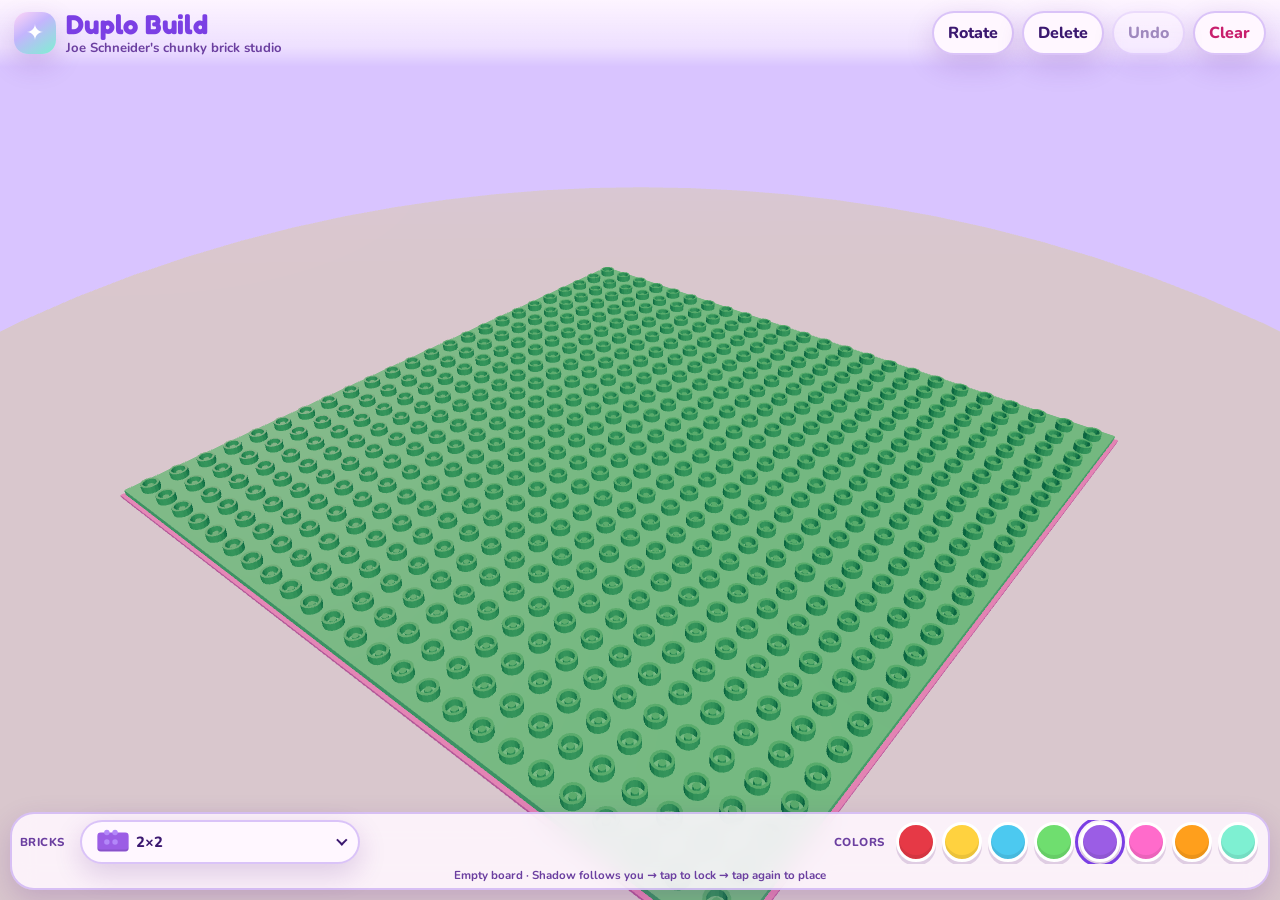
==== duplo-build/index.html @ a2f48cb4 "Tip duplo-build: fix 35114 slope thick toe (PR #7)" ====
<!doctype html>
<html lang="en">
  <head>
    <meta charset="UTF-8" />
    <link rel="icon" type="image/svg+xml" href="/duplo-build/favicon.svg" />
    <meta
      name="viewport"
      content="width=device-width, initial-scale=1.0, maximum-scale=1.0, user-scalable=no, viewport-fit=cover"
    />
    <meta name="theme-color" content="#7b3fe4" />
    <title>Duplo Build — Joe's chunky bricks</title>
    <link rel="preconnect" href="https://fonts.googleapis.com" />
    <link rel="preconnect" href="https://fonts.gstatic.com" crossorigin />
    <link
      href="https://fonts.googleapis.com/css2?family=Fredoka:wght@500;600;700&family=Nunito:wght@600;700;800&display=swap"
      rel="stylesheet"
    />
    <script type="module" crossorigin src="/duplo-build/assets/index-bY2cWW30.js"></script>
    <link rel="stylesheet" crossorigin href="/duplo-build/assets/index-DqI4i3hj.css">
  </head>
  <body>
    <canvas id="stage" aria-label="Brick building scene"></canvas>

    <div id="hud">
      <header class="topbar">
        <div class="brand">
          <span class="sparkle" aria-hidden="true">✦</span>
          <div>
            <h1>Duplo Build</h1>
            <p>Joe Schneider's chunky brick studio</p>
          </div>
        </div>
        <div class="tools">
          <button type="button" class="tool" data-action="rotate">Rotate</button>
          <button type="button" class="tool" data-action="delete">Delete</button>
          <button type="button" class="tool" data-action="undo">Undo</button>
          <button type="button" class="tool danger" data-action="clear">Clear</button>
        </div>
      </header>

      <div class="toast" data-toast data-show="false" role="status" aria-live="polite"></div>

      <footer class="dock">
        <div class="dock-main">
          <div class="dock-row brick-picker-row">
            <span class="dock-label" id="brick-picker-label">Bricks</span>
            <div class="brick-picker" data-brick-picker>
              <button
                type="button"
                class="brick-trigger"
                data-brick-trigger
                aria-expanded="false"
                aria-haspopup="listbox"
                aria-controls="brick-menu"
                aria-label="Choose a brick"
              >
                <span class="mini-wrap" aria-hidden="true">
                  <span class="mini" data-current-shape="brick2x2"></span>
                </span>
                <span class="brick-trigger-label" data-current-label>2×2</span>
                <span class="chevron" aria-hidden="true"></span>
              </button>
              <div class="brick-menu" data-brick-menu hidden>
                <div
                  id="brick-menu"
                  class="brick-grid"
                  data-bricks
                  role="listbox"
                  aria-labelledby="brick-picker-label"
                ></div>
              </div>
            </div>
          </div>
          <div class="dock-row">
            <span class="dock-label">Colors</span>
            <div class="color-row" data-colors></div>
          </div>
        </div>
        <p class="hint">
          <span data-count>Empty board</span>
          <span data-place-hint> · Shadow follows you → tap to lock → tap again to place</span>
        </p>
      </footer>
    </div>

    <div id="webgl-fallback" hidden>
      <h2>Need a 3D-ready browser</h2>
      <p>Duplo Build uses WebGL for the brick scene. Try a current Chrome, Safari, Firefox, or Edge window.</p>
    </div>

  </body>
</html>
---- duplo-build/assets/index-DqI4i3hj.css ----
:root{--lightningcss-light:initial;--lightningcss-dark: ;color-scheme:light;--ink:#3b1870;--ink-soft:#6b3fa0;--panel:#fff7ffe0;--panel-strong:#fff7ff;--stroke:#7b3fe447;--purple:#7b3fe4;--pink:#ff6bcb;--shadow:0 10px 28px #5a148c2e;font-synthesis:none;text-rendering:optimizelegibility;font-family:Nunito,Trebuchet MS,system-ui,sans-serif}*{box-sizing:border-box}html,body{touch-action:none;-webkit-user-select:none;user-select:none;background:#c4b5fd;width:100%;height:100%;margin:0;overflow:hidden}#stage{touch-action:none;cursor:grab;width:100%;height:100%;display:block;position:fixed;inset:0}#stage:active{cursor:grabbing}#hud{pointer-events:none;z-index:2;position:fixed;inset:0}.topbar,.dock,.toast{pointer-events:none}.topbar,.dock{pointer-events:auto}.topbar{padding:calc(10px + env(safe-area-inset-top)) 14px 10px;background:linear-gradient(#fff7fff0,#fff7ff8c 70%,#0000);justify-content:space-between;align-items:center;gap:12px;display:flex;position:absolute;top:0;left:0;right:0}.brand{align-items:center;gap:10px;min-width:0;display:flex}.sparkle{color:#fff;width:42px;height:42px;box-shadow:var(--shadow);background:linear-gradient(145deg,#ffd6f6,#c4b5fd 40%,#7ef0d2);border-radius:14px;flex:none;place-items:center;font-size:22px;display:grid}.brand h1,.brand p{margin:0}.brand h1{letter-spacing:.01em;color:var(--purple);font-family:Fredoka,Nunito,sans-serif;font-size:clamp(1.25rem,3vw,1.7rem);font-weight:700;line-height:1.05}.brand p{color:var(--ink-soft);font-size:.82rem;font-weight:700}.tools{flex-wrap:wrap;justify-content:flex-end;gap:8px;display:flex}.tool,.brick-btn,.brick-trigger{font:inherit;border:2px solid var(--stroke);background:var(--panel-strong);color:var(--ink);cursor:pointer;min-height:44px;box-shadow:var(--shadow);touch-action:manipulation;border-radius:999px;padding:0 14px;font-weight:800}.tool:hover,.brick-btn:hover,.brick-trigger:hover,.swatch:hover{transform:translateY(-1px)}.tool:active,.brick-btn:active,.brick-trigger:active,.swatch:active{transform:translateY(1px)}.tool:focus-visible,.brick-btn:focus-visible,.brick-trigger:focus-visible,.swatch:focus-visible{outline:3px solid var(--purple);outline-offset:2px}.tool[aria-pressed=true],.brick-btn[aria-pressed=true],.brick-btn[aria-selected=true]{border-color:var(--purple);color:var(--purple);background:linear-gradient(#f3e8ff,#e9d5ff)}.tool.danger{color:#c81e6d}.tool:disabled,.brick-btn:disabled,.brick-trigger:disabled,.swatch:disabled{opacity:.45;cursor:default;transform:none}.toast{top:calc(78px + env(safe-area-inset-top));background:var(--panel-strong);color:var(--ink);border:2px solid var(--stroke);box-shadow:var(--shadow);opacity:0;pointer-events:none;white-space:nowrap;text-overflow:ellipsis;border-radius:999px;max-width:min(92vw,420px);padding:8px 16px;font-weight:800;transition:opacity .16s,transform .16s;position:absolute;left:50%;overflow:hidden;transform:translate(-50%)translateY(-8px)}.toast[data-show=true]{opacity:1;transform:translate(-50%)translateY(0)}.dock{left:10px;right:10px;bottom:calc(10px + env(safe-area-inset-bottom));background:0 0;border-radius:24px;padding:8px 10px 6px;position:absolute;overflow:visible}.dock:before{content:"";border-radius:inherit;background:var(--panel);border:2px solid var(--stroke);box-shadow:var(--shadow);-webkit-backdrop-filter:blur(12px);backdrop-filter:blur(12px);pointer-events:none;z-index:0;position:absolute;inset:0}#hud[data-mode=delete] .dock:before{border-color:#ff6bcb}#hud[data-shadow=locked] .dock:before{border-color:var(--purple);box-shadow:0 10px 28px #7b3fe452}.dock-main,.dock-row,.hint{z-index:1;position:relative}.dock-main{flex-direction:column;gap:6px;display:flex}.dock-row{align-items:center;gap:8px;display:flex}.dock-label{width:52px;color:var(--ink-soft);letter-spacing:.04em;text-transform:uppercase;flex:none;font-size:.72rem;font-weight:800}.brick-picker-row,.brick-picker{flex:1;min-width:0}.brick-picker{position:relative}.brick-trigger{border-radius:999px;align-items:center;gap:8px;width:100%;max-width:280px;min-height:44px;padding:4px 12px 4px 8px;display:flex}.brick-trigger-label{text-align:left;white-space:nowrap;text-overflow:ellipsis;flex:1;min-width:0;font-size:.92rem;line-height:1.1;overflow:hidden}.mini-wrap{flex:none;place-items:center;width:38px;height:28px;display:grid;overflow:visible}.brick-trigger .mini{transform-origin:50%;transform:scale(.68)}.chevron{border-bottom:2.5px solid;border-right:2.5px solid;flex:none;width:.48em;height:.48em;margin-top:-5px;transition:transform .14s,margin .14s;transform:rotate(45deg)}.brick-picker[data-open=true] .chevron{margin-top:4px;transform:rotate(225deg)}.brick-picker[data-open=true] .brick-trigger{border-color:var(--purple);color:var(--purple);background:linear-gradient(#f3e8ff,#e9d5ff)}.brick-menu{background:var(--panel-strong);border:2px solid var(--stroke);width:min(100%,420px);max-height:min(48vh,340px);box-shadow:var(--shadow);z-index:6;overscroll-behavior:contain;-webkit-overflow-scrolling:touch;border-radius:18px;padding:8px;position:absolute;bottom:calc(100% + 8px);left:0;overflow:hidden auto}.brick-menu[hidden]{display:none}.brick-grid{grid-template-columns:repeat(4,minmax(0,1fr));gap:6px;display:grid}.color-row{touch-action:pan-x;gap:6px;min-width:0;padding:2px;display:flex;overflow-x:auto}.brick-btn{min-width:0;min-height:44px;box-shadow:none;border-radius:14px;flex-direction:column;justify-content:flex-end;align-items:center;gap:3px;padding:5px 4px 4px;display:flex}.brick-label{text-align:center;max-width:72px;font-size:.64rem;line-height:1.15}@media (width>=900px){.dock-main{flex-direction:row;align-items:center}.brick-picker-row{flex:260px}.dock-main>.dock-row:last-child{flex:0 auto}}.mini{background:#9b5de5;border-radius:5px;flex:none;width:46px;height:28px;position:relative;box-shadow:inset 0 -3px #0000001f}.mini:before,.mini:after{content:"";background:#b388f9;border-radius:50%;width:8px;height:8px;position:absolute;top:-4px;box-shadow:12px 0 #b388f9}.mini[data-shape=brick2x2]:before{top:-4px;left:10px;box-shadow:12px 0 #b388f9}.mini[data-shape=brick2x2]:after{top:10px;left:10px;box-shadow:12px 0 #b388f9}.mini[data-shape=brick2x3]{width:50px;height:24px}.mini[data-shape=brick2x3]:before{left:8px;box-shadow:12px 0 #b388f9,24px 0 #b388f9}.mini[data-shape=brick2x3]:after{top:10px;left:8px;box-shadow:12px 0 #b388f9,24px 0 #b388f9}.mini[data-shape=brick2x4]{width:54px;height:22px}.mini[data-shape=brick2x4]:before{left:6px;box-shadow:11px 0 #b388f9,22px 0 #b388f9,33px 0 #b388f9}.mini[data-shape=brick2x4]:after{display:none}.mini[data-shape=brick2x6]{width:58px;height:18px}.mini[data-shape=brick2x6]:before{width:6px;height:6px;top:-3px;left:4px;box-shadow:8px 0 #b388f9,16px 0 #b388f9,24px 0 #b388f9,32px 0 #b388f9,40px 0 #b388f9}.mini[data-shape=brick2x6]:after{display:none}.mini[data-shape=brick2x8]{width:60px;height:16px}.mini[data-shape=brick2x8]:before{width:5px;height:5px;top:-3px;left:3px;box-shadow:7px 0 #b388f9,14px 0 #b388f9,21px 0 #b388f9,28px 0 #b388f9,35px 0 #b388f9,42px 0 #b388f9,49px 0 #b388f9}.mini[data-shape=brick2x8]:after{display:none}.mini[data-shape=brick1x1]{width:22px;height:22px}.mini[data-shape=brick1x1]:before{box-shadow:none;left:7px}.mini[data-shape=brick1x1]:after{display:none}.mini[data-shape=brick1x2]{width:40px;height:18px}.mini[data-shape=brick1x2]:before{left:8px;box-shadow:14px 0 #b388f9}.mini[data-shape=brick1x2]:after{display:none}.mini[data-shape=brick1x4]{width:52px;height:16px}.mini[data-shape=brick1x4]:before{width:6px;height:6px;top:-3px;left:6px;box-shadow:11px 0 #b388f9,22px 0 #b388f9,33px 0 #b388f9}.mini[data-shape=brick1x4]:after{display:none}.mini[data-shape=plate1x2],.mini[data-shape=plate2x2],.mini[data-shape=plate2x4],.mini[data-shape=plate4x4],.mini[data-shape=plate4x8]{background:#ff6bcb}.mini[data-shape=plate1x2]{width:32px;height:14px}.mini[data-shape=plate1x2]:before{background:#ff9ad9;width:5px;height:5px;top:-3px;left:6px;box-shadow:12px 0 #ff9ad9}.mini[data-shape=plate1x2]:after{display:none}.mini[data-shape=plate2x2]{width:28px;height:16px}.mini[data-shape=plate2x2]:before,.mini[data-shape=plate2x2]:after{background:#ff9ad9;width:6px;height:6px;left:5px;box-shadow:11px 0 #ff9ad9}.mini[data-shape=plate2x2]:before{top:-3px}.mini[data-shape=plate2x2]:after{top:4px}.mini[data-shape=plate2x4]{width:48px;height:16px}.mini[data-shape=plate2x4]:before{background:#ff9ad9;width:6px;height:6px;top:-3px;left:5px;box-shadow:10px 0 #ff9ad9,20px 0 #ff9ad9,30px 0 #ff9ad9}.mini[data-shape=plate2x4]:after{display:none}.mini[data-shape=plate4x4]{width:42px;height:18px}.mini[data-shape=plate4x4]:before,.mini[data-shape=plate4x4]:after{background:#ff9ad9;width:6px;height:6px;top:-3px;left:6px;box-shadow:9px 0 #ff9ad9,18px 0 #ff9ad9,27px 0 #ff9ad9}.mini[data-shape=plate4x8]{width:58px;height:18px}.mini[data-shape=plate4x8]:before,.mini[data-shape=plate4x8]:after{background:#ff9ad9;width:5px;height:5px;left:4px;box-shadow:7px 0 #ff9ad9,14px 0 #ff9ad9,21px 0 #ff9ad9,28px 0 #ff9ad9,35px 0 #ff9ad9,42px 0 #ff9ad9}.mini[data-shape=plate4x8]:before{top:-2px}.mini[data-shape=plate4x8]:after{top:8px}.mini[data-shape=arch2x4]{clip-path:none;background:#9b5de5;border-radius:4px;width:52px;height:30px;-webkit-mask:radial-gradient(26% 78% at 50% 100%,#0000 0 96%,#000 100%);mask:radial-gradient(26% 78% at 50% 100%,#0000 0 96%,#000 100%)}.mini[data-shape=arch2x4]:before{left:6px;box-shadow:11px 0 #b388f9,22px 0 #b388f9,33px 0 #b388f9}.mini[data-shape=arch2x4]:after{display:none}.mini[data-shape=slope2x3]{clip-path:polygon(0 0,32% 0,100% 50%,100% 100%,0 100%);width:48px;height:26px;box-shadow:none;background:#ff9f1c;border-radius:0}.mini[data-shape=slope2x3]:before{background:#ffc56e;top:-4px;left:4px;box-shadow:10px 0 #ffc56e}.mini[data-shape=slope2x3]:after{display:none}.mini[data-shape=round2x2]{background:#9b5de5;border-radius:13px;width:26px;height:36px}.mini[data-shape=round2x2]:before,.mini[data-shape=round2x2]:after{width:7px;height:7px;left:5px;box-shadow:9px 0 #b388f9}.mini[data-shape=round2x2]:before{top:3px}.mini[data-shape=round2x2]:after{top:12px}.swatch{background:var(--swatch);cursor:pointer;touch-action:manipulation;border:3px solid #fff;border-radius:50%;flex:none;width:40px;height:40px;box-shadow:0 4px #50146e29,inset 0 -4px #00000014}.swatch[aria-pressed=true]{outline:3px solid var(--purple);outline-offset:2px}.hint{color:var(--ink-soft);text-align:center;margin:4px 0 0;font-size:.72rem;font-weight:700;line-height:1.35}#hud[data-shadow=locked] .hint{color:var(--ink)}#webgl-fallback{z-index:5;color:var(--ink);text-align:center;background:linear-gradient(160deg,#fce7f3,#ddd6fe);place-content:center;padding:24px;display:grid;position:fixed;inset:0}#webgl-fallback[hidden]{display:none}@media (width<=720px){.topbar{background:linear-gradient(#fff7fff5,#fff7ffb8 78%,#0000);flex-direction:column;align-items:stretch}.tools{justify-content:flex-start}.tool{flex:1;padding:0 8px;font-size:.86rem}.brand p,.dock-label{display:none}.hint{font-size:.68rem}.brick-trigger{max-width:none}.brick-menu{width:auto;max-height:min(46vh,100dvh - 220px);left:0;right:0}.brick-grid{grid-template-columns:repeat(4,minmax(0,1fr))}.brick-btn{width:auto;min-width:0;min-height:44px;padding:4px 2px 3px}.brick-label{max-width:none;font-size:.62rem}.brick-menu .mini{transform-origin:bottom;transform:scale(.78)}.toast{top:calc(118px + env(safe-area-inset-top));white-space:normal;text-align:center}}
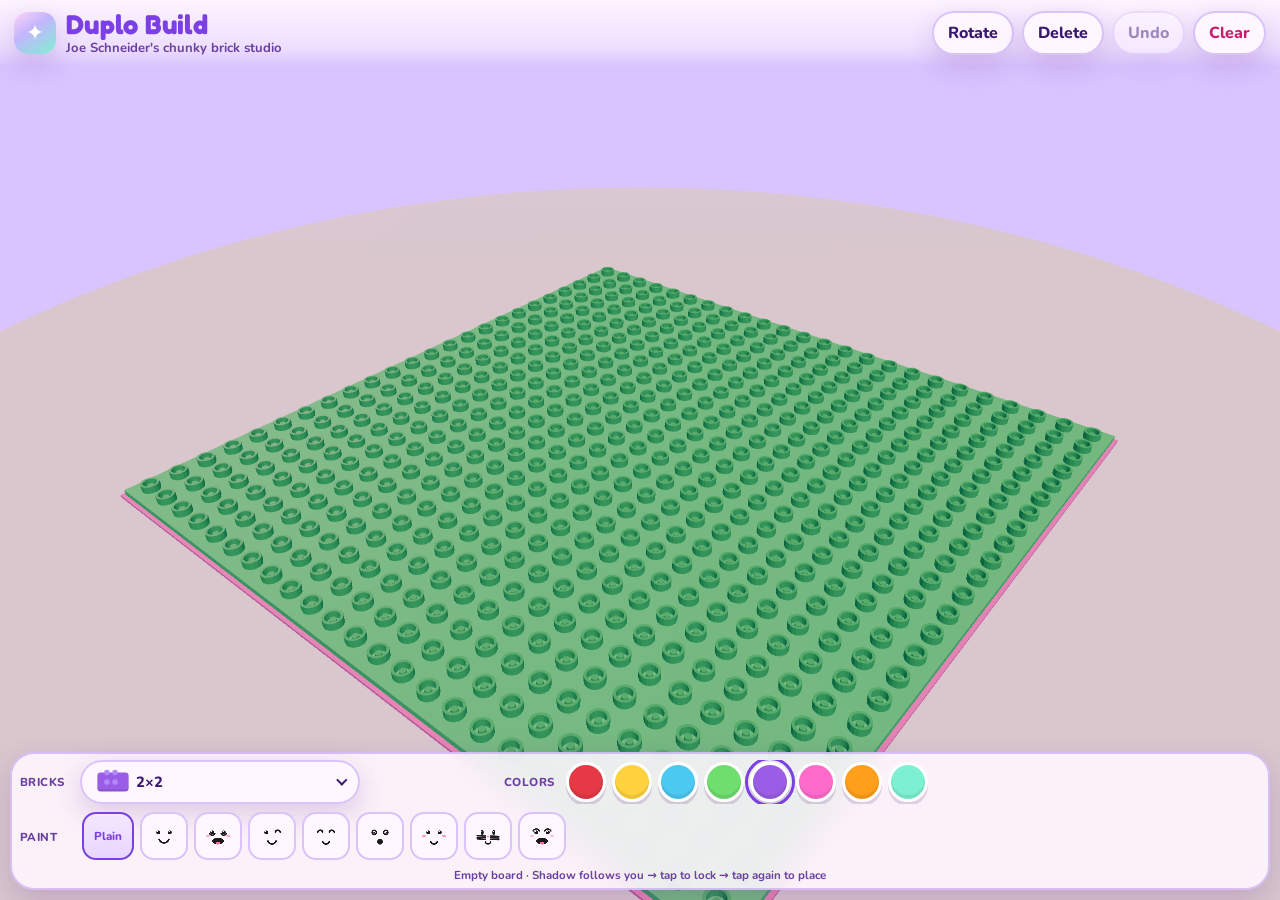
==== commit c57d455e: "Tip duplo-build: brick face paint picker (PR #9)" ====
--- a/duplo-build/index.html
+++ b/duplo-build/index.html
@@ -15,8 +15,8 @@
       href="https://fonts.googleapis.com/css2?family=Fredoka:wght@500;600;700&family=Nunito:wght@600;700;800&display=swap"
       rel="stylesheet"
     />
-    <script type="module" crossorigin src="/duplo-build/assets/index-bY2cWW30.js"></script>
-    <link rel="stylesheet" crossorigin href="/duplo-build/assets/index-DqI4i3hj.css">
+    <script type="module" crossorigin src="/duplo-build/assets/index-B0r-43lW.js"></script>
+    <link rel="stylesheet" crossorigin href="/duplo-build/assets/index-B9vK8fGK.css">
   </head>
   <body>
     <canvas id="stage" aria-label="Brick building scene"></canvas>
@@ -71,9 +71,16 @@
               </div>
             </div>
           </div>
-          <div class="dock-row">
+          <div class="dock-row color-picker-row">
             <span class="dock-label">Colors</span>
             <div class="color-row" data-colors></div>
+          </div>
+          <div class="dock-row paint-picker-row">
+            <span class="dock-label" id="paint-picker-label">Paint</span>
+            <div class="paint-picker">
+              <div class="face-row" data-paints role="group" aria-labelledby="paint-picker-label"></div>
+              <p class="paint-tip" data-paint-tip hidden>Faces go on brick sides</p>
+            </div>
           </div>
         </div>
         <p class="hint">
--- a/duplo-build/assets/index-B9vK8fGK.css
+++ b/duplo-build/assets/index-B9vK8fGK.css
@@ -0,0 +1 @@
+:root{--lightningcss-light:initial;--lightningcss-dark: ;color-scheme:light;--ink:#3b1870;--ink-soft:#6b3fa0;--panel:#fff7ffe0;--panel-strong:#fff7ff;--stroke:#7b3fe447;--purple:#7b3fe4;--pink:#ff6bcb;--shadow:0 10px 28px #5a148c2e;font-synthesis:none;text-rendering:optimizelegibility;font-family:Nunito,Trebuchet MS,system-ui,sans-serif}*{box-sizing:border-box}html,body{touch-action:none;-webkit-user-select:none;user-select:none;background:#c4b5fd;width:100%;height:100%;margin:0;overflow:hidden}#stage{touch-action:none;cursor:grab;width:100%;height:100%;display:block;position:fixed;inset:0}#stage:active{cursor:grabbing}#hud{pointer-events:none;z-index:2;position:fixed;inset:0}.topbar,.dock,.toast{pointer-events:none}.topbar,.dock{pointer-events:auto}.topbar{padding:calc(10px + env(safe-area-inset-top)) 14px 10px;background:linear-gradient(#fff7fff0,#fff7ff8c 70%,#0000);justify-content:space-between;align-items:center;gap:12px;display:flex;position:absolute;top:0;left:0;right:0}.brand{align-items:center;gap:10px;min-width:0;display:flex}.sparkle{color:#fff;width:42px;height:42px;box-shadow:var(--shadow);background:linear-gradient(145deg,#ffd6f6,#c4b5fd 40%,#7ef0d2);border-radius:14px;flex:none;place-items:center;font-size:22px;display:grid}.brand h1,.brand p{margin:0}.brand h1{letter-spacing:.01em;color:var(--purple);font-family:Fredoka,Nunito,sans-serif;font-size:clamp(1.25rem,3vw,1.7rem);font-weight:700;line-height:1.05}.brand p{color:var(--ink-soft);font-size:.82rem;font-weight:700}.tools{flex-wrap:wrap;justify-content:flex-end;gap:8px;display:flex}.tool,.brick-btn,.brick-trigger{font:inherit;border:2px solid var(--stroke);background:var(--panel-strong);color:var(--ink);cursor:pointer;min-height:44px;box-shadow:var(--shadow);touch-action:manipulation;border-radius:999px;padding:0 14px;font-weight:800}.tool:hover,.brick-btn:hover,.brick-trigger:hover,.swatch:hover,.face-chip:hover{transform:translateY(-1px)}.tool:active,.brick-btn:active,.brick-trigger:active,.swatch:active,.face-chip:active{transform:translateY(1px)}.tool:focus-visible,.brick-btn:focus-visible,.brick-trigger:focus-visible,.swatch:focus-visible,.face-chip:focus-visible{outline:3px solid var(--purple);outline-offset:2px}.tool[aria-pressed=true],.brick-btn[aria-pressed=true],.brick-btn[aria-selected=true]{border-color:var(--purple);color:var(--purple);background:linear-gradient(#f3e8ff,#e9d5ff)}.tool.danger{color:#c81e6d}.tool:disabled,.brick-btn:disabled,.brick-trigger:disabled,.swatch:disabled,.face-chip:disabled{opacity:.45;cursor:default;transform:none}.toast{top:calc(78px + env(safe-area-inset-top));background:var(--panel-strong);color:var(--ink);border:2px solid var(--stroke);box-shadow:var(--shadow);opacity:0;pointer-events:none;white-space:nowrap;text-overflow:ellipsis;border-radius:999px;max-width:min(92vw,420px);padding:8px 16px;font-weight:800;transition:opacity .16s,transform .16s;position:absolute;left:50%;overflow:hidden;transform:translate(-50%)translateY(-8px)}.toast[data-show=true]{opacity:1;transform:translate(-50%)translateY(0)}.dock{left:10px;right:10px;bottom:calc(10px + env(safe-area-inset-bottom));background:0 0;border-radius:24px;padding:8px 10px 6px;position:absolute;overflow:visible}.dock:before{content:"";border-radius:inherit;background:var(--panel);border:2px solid var(--stroke);box-shadow:var(--shadow);-webkit-backdrop-filter:blur(12px);backdrop-filter:blur(12px);pointer-events:none;z-index:0;position:absolute;inset:0}#hud[data-mode=delete] .dock:before{border-color:#ff6bcb}#hud[data-shadow=locked] .dock:before{border-color:var(--purple);box-shadow:0 10px 28px #7b3fe452}.dock-main,.dock-row,.hint{z-index:1;position:relative}.dock-main{flex-direction:column;gap:6px;display:flex}.dock-row{align-items:center;gap:8px;display:flex}.dock-label{width:52px;color:var(--ink-soft);letter-spacing:.04em;text-transform:uppercase;flex:none;font-size:.72rem;font-weight:800}.brick-picker-row,.brick-picker{flex:1;min-width:0}.brick-picker{position:relative}.brick-trigger{border-radius:999px;align-items:center;gap:8px;width:100%;max-width:280px;min-height:44px;padding:4px 12px 4px 8px;display:flex}.brick-trigger-label{text-align:left;white-space:nowrap;text-overflow:ellipsis;flex:1;min-width:0;font-size:.92rem;line-height:1.1;overflow:hidden}.mini-wrap{flex:none;place-items:center;width:38px;height:28px;display:grid;overflow:visible}.brick-trigger .mini{transform-origin:50%;transform:scale(.68)}.chevron{border-bottom:2.5px solid;border-right:2.5px solid;flex:none;width:.48em;height:.48em;margin-top:-5px;transition:transform .14s,margin .14s;transform:rotate(45deg)}.brick-picker[data-open=true] .chevron{margin-top:4px;transform:rotate(225deg)}.brick-picker[data-open=true] .brick-trigger{border-color:var(--purple);color:var(--purple);background:linear-gradient(#f3e8ff,#e9d5ff)}.brick-menu{background:var(--panel-strong);border:2px solid var(--stroke);width:min(100%,420px);max-height:min(48vh,340px);box-shadow:var(--shadow);z-index:6;overscroll-behavior:contain;-webkit-overflow-scrolling:touch;border-radius:18px;padding:8px;position:absolute;bottom:calc(100% + 8px);left:0;overflow:hidden auto}.brick-menu[hidden]{display:none}.brick-grid{grid-template-columns:repeat(4,minmax(0,1fr));gap:6px;display:grid}.color-row{touch-action:pan-x;gap:6px;min-width:0;padding:2px;display:flex;overflow-x:auto}.brick-btn{min-width:0;min-height:44px;box-shadow:none;border-radius:14px;flex-direction:column;justify-content:flex-end;align-items:center;gap:3px;padding:5px 4px 4px;display:flex}.brick-label{text-align:center;max-width:72px;font-size:.64rem;line-height:1.15}@media (width>=900px){.dock-main{flex-flow:wrap;align-items:center}.brick-picker-row{flex:260px}.color-picker-row{flex:2 320px}.paint-picker-row{flex:1 0 100%}}.mini{background:#9b5de5;border-radius:5px;flex:none;width:46px;height:28px;position:relative;box-shadow:inset 0 -3px #0000001f}.mini:before,.mini:after{content:"";background:#b388f9;border-radius:50%;width:8px;height:8px;position:absolute;top:-4px;box-shadow:12px 0 #b388f9}.mini[data-shape=brick2x2]:before{top:-4px;left:10px;box-shadow:12px 0 #b388f9}.mini[data-shape=brick2x2]:after{top:10px;left:10px;box-shadow:12px 0 #b388f9}.mini[data-shape=brick2x3]{width:50px;height:24px}.mini[data-shape=brick2x3]:before{left:8px;box-shadow:12px 0 #b388f9,24px 0 #b388f9}.mini[data-shape=brick2x3]:after{top:10px;left:8px;box-shadow:12px 0 #b388f9,24px 0 #b388f9}.mini[data-shape=brick2x4]{width:54px;height:22px}.mini[data-shape=brick2x4]:before{left:6px;box-shadow:11px 0 #b388f9,22px 0 #b388f9,33px 0 #b388f9}.mini[data-shape=brick2x4]:after{display:none}.mini[data-shape=brick2x6]{width:58px;height:18px}.mini[data-shape=brick2x6]:before{width:6px;height:6px;top:-3px;left:4px;box-shadow:8px 0 #b388f9,16px 0 #b388f9,24px 0 #b388f9,32px 0 #b388f9,40px 0 #b388f9}.mini[data-shape=brick2x6]:after{display:none}.mini[data-shape=brick2x8]{width:60px;height:16px}.mini[data-shape=brick2x8]:before{width:5px;height:5px;top:-3px;left:3px;box-shadow:7px 0 #b388f9,14px 0 #b388f9,21px 0 #b388f9,28px 0 #b388f9,35px 0 #b388f9,42px 0 #b388f9,49px 0 #b388f9}.mini[data-shape=brick2x8]:after{display:none}.mini[data-shape=brick1x1]{width:22px;height:22px}.mini[data-shape=brick1x1]:before{box-shadow:none;left:7px}.mini[data-shape=brick1x1]:after{display:none}.mini[data-shape=brick1x2]{width:40px;height:18px}.mini[data-shape=brick1x2]:before{left:8px;box-shadow:14px 0 #b388f9}.mini[data-shape=brick1x2]:after{display:none}.mini[data-shape=brick1x4]{width:52px;height:16px}.mini[data-shape=brick1x4]:before{width:6px;height:6px;top:-3px;left:6px;box-shadow:11px 0 #b388f9,22px 0 #b388f9,33px 0 #b388f9}.mini[data-shape=brick1x4]:after{display:none}.mini[data-shape=plate1x2],.mini[data-shape=plate2x2],.mini[data-shape=plate2x4],.mini[data-shape=plate4x4],.mini[data-shape=plate4x8]{background:#ff6bcb}.mini[data-shape=plate1x2]{width:32px;height:14px}.mini[data-shape=plate1x2]:before{background:#ff9ad9;width:5px;height:5px;top:-3px;left:6px;box-shadow:12px 0 #ff9ad9}.mini[data-shape=plate1x2]:after{display:none}.mini[data-shape=plate2x2]{width:28px;height:16px}.mini[data-shape=plate2x2]:before,.mini[data-shape=plate2x2]:after{background:#ff9ad9;width:6px;height:6px;left:5px;box-shadow:11px 0 #ff9ad9}.mini[data-shape=plate2x2]:before{top:-3px}.mini[data-shape=plate2x2]:after{top:4px}.mini[data-shape=plate2x4]{width:48px;height:16px}.mini[data-shape=plate2x4]:before{background:#ff9ad9;width:6px;height:6px;top:-3px;left:5px;box-shadow:10px 0 #ff9ad9,20px 0 #ff9ad9,30px 0 #ff9ad9}.mini[data-shape=plate2x4]:after{display:none}.mini[data-shape=plate4x4]{width:42px;height:18px}.mini[data-shape=plate4x4]:before,.mini[data-shape=plate4x4]:after{background:#ff9ad9;width:6px;height:6px;top:-3px;left:6px;box-shadow:9px 0 #ff9ad9,18px 0 #ff9ad9,27px 0 #ff9ad9}.mini[data-shape=plate4x8]{width:58px;height:18px}.mini[data-shape=plate4x8]:before,.mini[data-shape=plate4x8]:after{background:#ff9ad9;width:5px;height:5px;left:4px;box-shadow:7px 0 #ff9ad9,14px 0 #ff9ad9,21px 0 #ff9ad9,28px 0 #ff9ad9,35px 0 #ff9ad9,42px 0 #ff9ad9}.mini[data-shape=plate4x8]:before{top:-2px}.mini[data-shape=plate4x8]:after{top:8px}.mini[data-shape=arch2x4]{clip-path:none;background:#9b5de5;border-radius:4px;width:52px;height:30px;-webkit-mask:radial-gradient(26% 78% at 50% 100%,#0000 0 96%,#000 100%);mask:radial-gradient(26% 78% at 50% 100%,#0000 0 96%,#000 100%)}.mini[data-shape=arch2x4]:before{left:6px;box-shadow:11px 0 #b388f9,22px 0 #b388f9,33px 0 #b388f9}.mini[data-shape=arch2x4]:after{display:none}.mini[data-shape=slope2x2]{clip-path:polygon(0 0,50% 0,100% 67%,100% 100%,0 100%);width:34px;height:30px;box-shadow:none;background:#ff9f1c;border-radius:0}.mini[data-shape=slope2x2]:before{background:#ffc56e;width:7px;height:7px;top:-4px;left:5px;box-shadow:9px 0 #ffc56e}.mini[data-shape=slope2x2]:after{display:none}.mini[data-shape=round2x2]{background:#9b5de5;border-radius:13px;width:26px;height:36px}.mini[data-shape=round2x2]:before,.mini[data-shape=round2x2]:after{width:7px;height:7px;left:5px;box-shadow:9px 0 #b388f9}.mini[data-shape=round2x2]:before{top:3px}.mini[data-shape=round2x2]:after{top:12px}.swatch{background:var(--swatch);cursor:pointer;touch-action:manipulation;border:3px solid #fff;border-radius:50%;flex:none;width:40px;height:40px;box-shadow:0 4px #50146e29,inset 0 -4px #00000014}.swatch[aria-pressed=true]{outline:3px solid var(--purple);outline-offset:2px}.paint-picker{flex-direction:column;flex:1;gap:2px;min-width:0;display:flex}.paint-tip{color:var(--ink-soft);margin:0;font-size:.68rem;font-weight:800;line-height:1.2}.paint-tip[hidden]{display:none}.face-row{touch-action:pan-x;-webkit-overflow-scrolling:touch;gap:6px;min-width:0;padding:2px 2px 4px;display:flex;overflow-x:auto}.face-chip{border:2px solid var(--stroke);background:var(--panel-strong);min-width:44px;min-height:44px;color:var(--ink);box-shadow:none;cursor:pointer;font:inherit;touch-action:manipulation;border-radius:14px;flex-direction:column;flex:none;justify-content:center;align-items:center;gap:1px;padding:4px;font-weight:800;display:flex}.face-thumb{pointer-events:none;width:36px;height:36px;display:block}.face-chip-label{white-space:nowrap;padding:0 6px;font-size:.72rem;font-weight:800;line-height:1}.face-chip[aria-pressed=true]{border-color:var(--purple);color:var(--purple);background:linear-gradient(#f3e8ff,#e9d5ff)}.face-chip:disabled{opacity:.4;cursor:not-allowed}.hint{color:var(--ink-soft);text-align:center;margin:4px 0 0;font-size:.72rem;font-weight:700;line-height:1.35}#hud[data-shadow=locked] .hint{color:var(--ink)}#webgl-fallback{z-index:5;color:var(--ink);text-align:center;background:linear-gradient(160deg,#fce7f3,#ddd6fe);place-content:center;padding:24px;display:grid;position:fixed;inset:0}#webgl-fallback[hidden]{display:none}@media (width<=720px){.topbar{background:linear-gradient(#fff7fff5,#fff7ffb8 78%,#0000);flex-direction:column;align-items:stretch}.tools{justify-content:flex-start}.tool{flex:1;padding:0 8px;font-size:.86rem}.brand p,.dock-label{display:none}.hint{font-size:.68rem}.brick-trigger{max-width:none}.brick-menu{width:auto;max-height:min(46vh,100dvh - 220px);left:0;right:0}.brick-grid{grid-template-columns:repeat(4,minmax(0,1fr))}.brick-btn{width:auto;min-width:0;min-height:44px;padding:4px 2px 3px}.brick-label{max-width:none;font-size:.62rem}.brick-menu .mini{transform-origin:bottom;transform:scale(.78)}.toast{top:calc(118px + env(safe-area-inset-top));white-space:normal;text-align:center}}
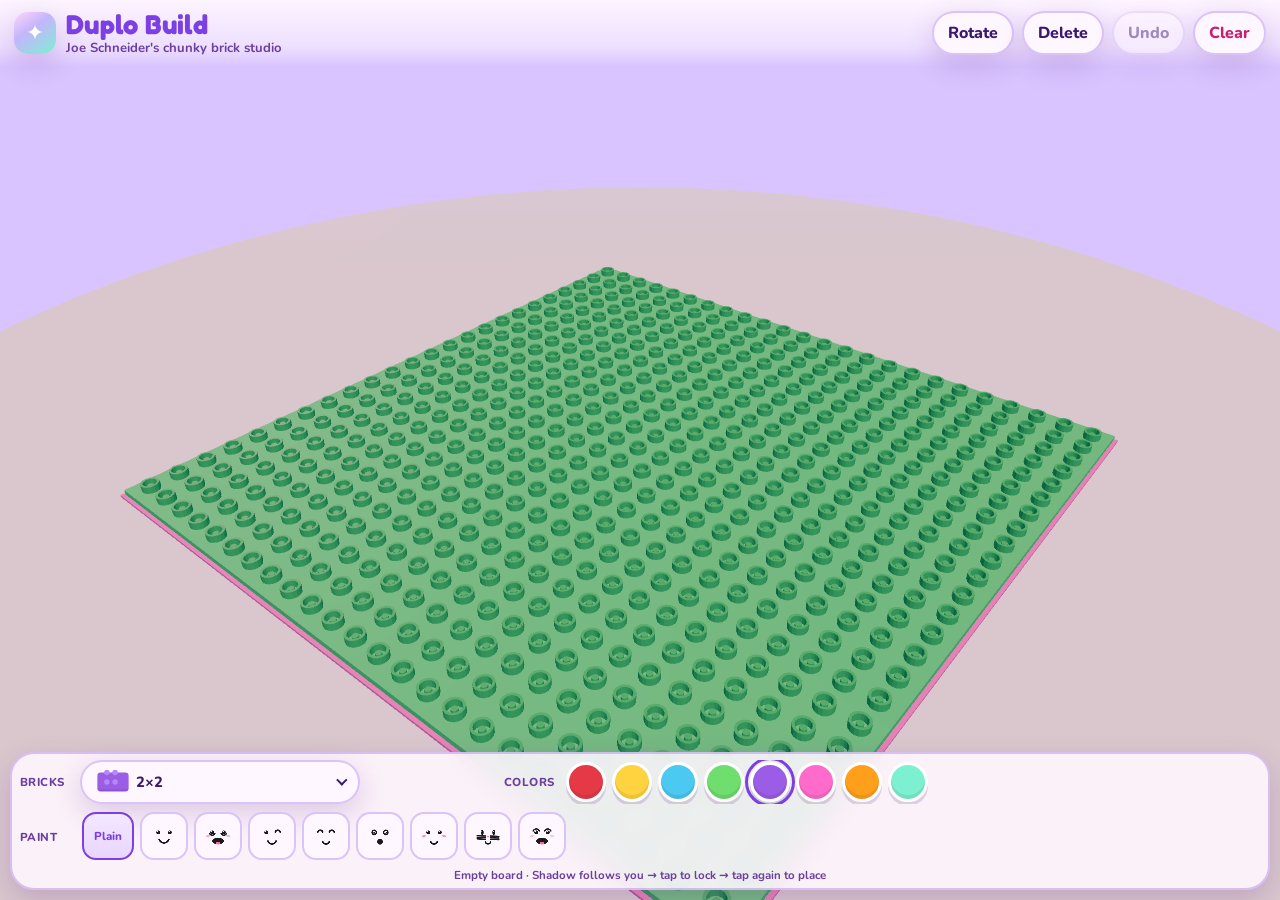
==== commit 674edd9e: "Tip duplo-build: stack any size if one stud lines up (PR #10)" ====
--- a/duplo-build/index.html
+++ b/duplo-build/index.html
@@ -15,7 +15,7 @@
       href="https://fonts.googleapis.com/css2?family=Fredoka:wght@500;600;700&family=Nunito:wght@600;700;800&display=swap"
       rel="stylesheet"
     />
-    <script type="module" crossorigin src="/duplo-build/assets/index-B0r-43lW.js"></script>
+    <script type="module" crossorigin src="/duplo-build/assets/index-C4c5823V.js"></script>
     <link rel="stylesheet" crossorigin href="/duplo-build/assets/index-B9vK8fGK.css">
   </head>
   <body>
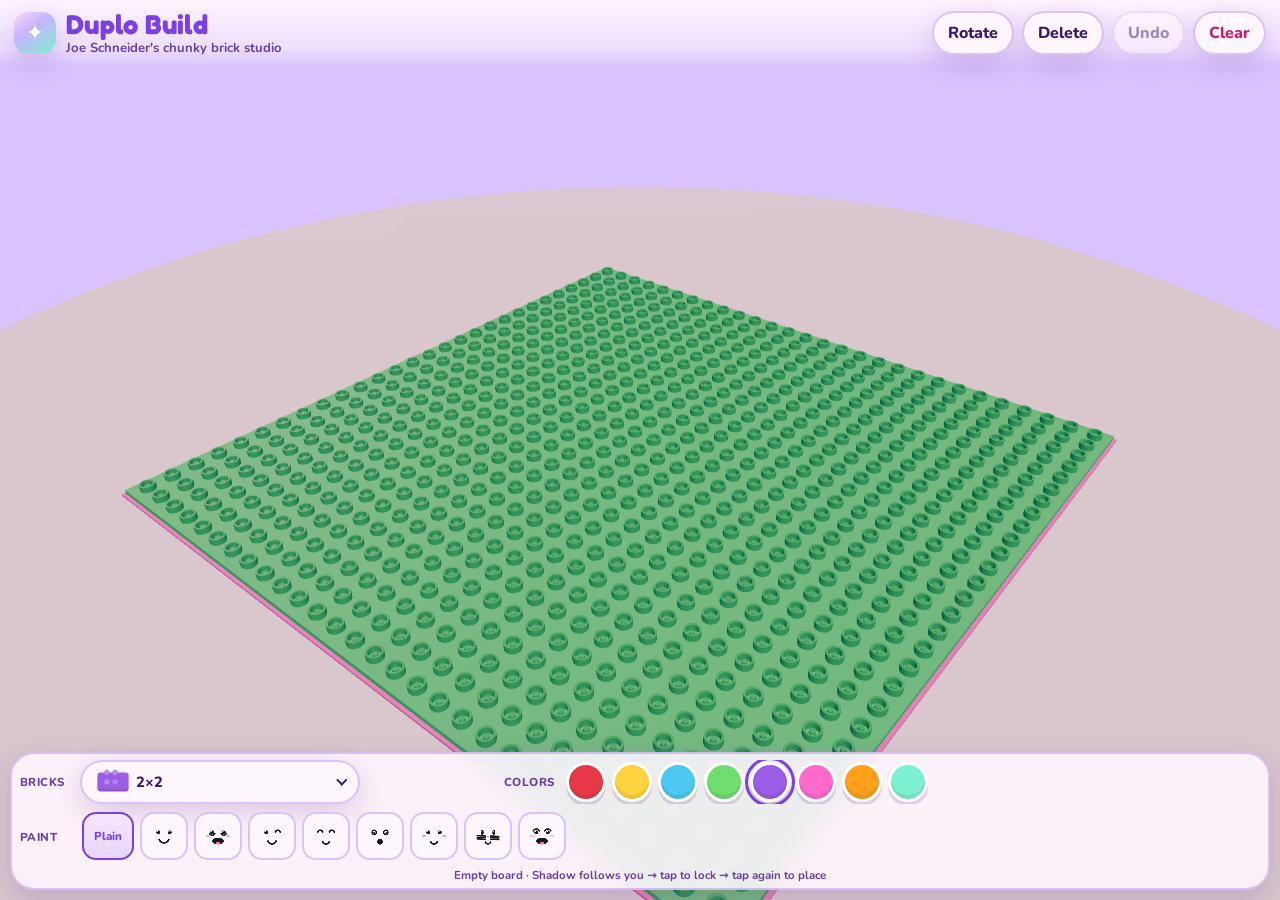
==== commit 526efc4a: "Tip duplo-build: 28×28 baseplate (PR #11)" ====
--- a/duplo-build/index.html
+++ b/duplo-build/index.html
@@ -15,7 +15,7 @@
       href="https://fonts.googleapis.com/css2?family=Fredoka:wght@500;600;700&family=Nunito:wght@600;700;800&display=swap"
       rel="stylesheet"
     />
-    <script type="module" crossorigin src="/duplo-build/assets/index-C4c5823V.js"></script>
+    <script type="module" crossorigin src="/duplo-build/assets/index-DKbNDRyh.js"></script>
     <link rel="stylesheet" crossorigin href="/duplo-build/assets/index-B9vK8fGK.css">
   </head>
   <body>
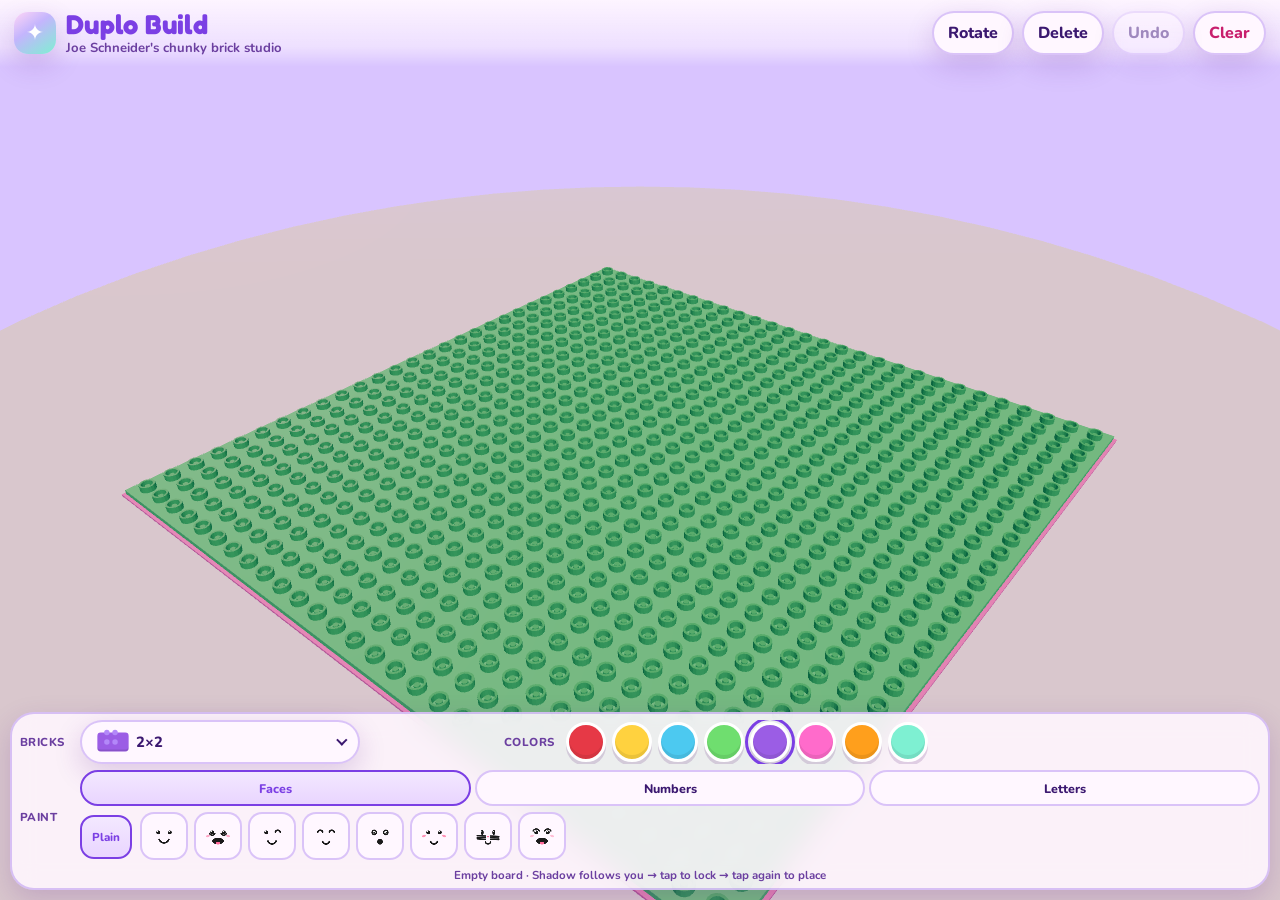
==== commit 9fc1fe20: "Tip duplo-build: PR #12 stickers (2×2 faces, numbers 0–10, A–Z)" ====
--- a/duplo-build/index.html
+++ b/duplo-build/index.html
@@ -15,8 +15,8 @@
       href="https://fonts.googleapis.com/css2?family=Fredoka:wght@500;600;700&family=Nunito:wght@600;700;800&display=swap"
       rel="stylesheet"
     />
-    <script type="module" crossorigin src="/duplo-build/assets/index-DKbNDRyh.js"></script>
-    <link rel="stylesheet" crossorigin href="/duplo-build/assets/index-B9vK8fGK.css">
+    <script type="module" crossorigin src="/duplo-build/assets/index-BD0aq9QU.js"></script>
+    <link rel="stylesheet" crossorigin href="/duplo-build/assets/index-BbIMeSWw.css">
   </head>
   <body>
     <canvas id="stage" aria-label="Brick building scene"></canvas>
@@ -78,8 +78,75 @@
           <div class="dock-row paint-picker-row">
             <span class="dock-label" id="paint-picker-label">Paint</span>
             <div class="paint-picker">
-              <div class="face-row" data-paints role="group" aria-labelledby="paint-picker-label"></div>
-              <p class="paint-tip" data-paint-tip hidden>Faces go on brick sides</p>
+              <div class="paint-tabs" data-paint-tabs role="tablist" aria-labelledby="paint-picker-label">
+                <button
+                  type="button"
+                  class="paint-tab"
+                  id="paint-tab-faces"
+                  data-paint-tab="faces"
+                  role="tab"
+                  aria-selected="true"
+                  aria-controls="paint-panel-faces"
+                >
+                  Faces
+                </button>
+                <button
+                  type="button"
+                  class="paint-tab"
+                  id="paint-tab-numbers"
+                  data-paint-tab="numbers"
+                  role="tab"
+                  aria-selected="false"
+                  tabindex="-1"
+                  aria-controls="paint-panel-numbers"
+                >
+                  Numbers
+                </button>
+                <button
+                  type="button"
+                  class="paint-tab"
+                  id="paint-tab-letters"
+                  data-paint-tab="letters"
+                  role="tab"
+                  aria-selected="false"
+                  tabindex="-1"
+                  aria-controls="paint-panel-letters"
+                >
+                  Letters
+                </button>
+              </div>
+              <div class="paint-body">
+                <div class="paint-plain" data-paint-plain></div>
+                <div class="paint-panels">
+                  <div
+                    id="paint-panel-faces"
+                    class="face-row"
+                    data-paint-panel="faces"
+                    role="tabpanel"
+                    aria-labelledby="paint-tab-faces"
+                  ></div>
+                  <div
+                    id="paint-panel-numbers"
+                    class="face-row"
+                    data-paint-panel="numbers"
+                    role="tabpanel"
+                    aria-labelledby="paint-tab-numbers"
+                    hidden
+                  ></div>
+                  <div
+                    id="paint-panel-letters"
+                    class="letter-board"
+                    data-paint-panel="letters"
+                    role="tabpanel"
+                    aria-labelledby="paint-tab-letters"
+                    hidden
+                  >
+                    <div class="face-row" data-letter-row></div>
+                    <div class="face-row" data-letter-row></div>
+                  </div>
+                </div>
+              </div>
+              <p class="paint-tip" data-paint-tip hidden>Faces fit 2×2 bricks</p>
             </div>
           </div>
         </div>
--- a/duplo-build/assets/index-BbIMeSWw.css
+++ b/duplo-build/assets/index-BbIMeSWw.css
@@ -0,0 +1 @@
+:root{--lightningcss-light:initial;--lightningcss-dark: ;color-scheme:light;--ink:#3b1870;--ink-soft:#6b3fa0;--panel:#fff7ffe0;--panel-strong:#fff7ff;--stroke:#7b3fe447;--purple:#7b3fe4;--pink:#ff6bcb;--shadow:0 10px 28px #5a148c2e;font-synthesis:none;text-rendering:optimizelegibility;font-family:Nunito,Trebuchet MS,system-ui,sans-serif}*{box-sizing:border-box}html,body{touch-action:none;-webkit-user-select:none;user-select:none;background:#c4b5fd;width:100%;height:100%;margin:0;overflow:hidden}#stage{touch-action:none;cursor:grab;width:100%;height:100%;display:block;position:fixed;inset:0}#stage:active{cursor:grabbing}#hud{pointer-events:none;z-index:2;position:fixed;inset:0}.topbar,.dock,.toast{pointer-events:none}.topbar,.dock{pointer-events:auto}.topbar{padding:calc(10px + env(safe-area-inset-top)) 14px 10px;background:linear-gradient(#fff7fff0,#fff7ff8c 70%,#0000);justify-content:space-between;align-items:center;gap:12px;display:flex;position:absolute;top:0;left:0;right:0}.brand{align-items:center;gap:10px;min-width:0;display:flex}.sparkle{color:#fff;width:42px;height:42px;box-shadow:var(--shadow);background:linear-gradient(145deg,#ffd6f6,#c4b5fd 40%,#7ef0d2);border-radius:14px;flex:none;place-items:center;font-size:22px;display:grid}.brand h1,.brand p{margin:0}.brand h1{letter-spacing:.01em;color:var(--purple);font-family:Fredoka,Nunito,sans-serif;font-size:clamp(1.25rem,3vw,1.7rem);font-weight:700;line-height:1.05}.brand p{color:var(--ink-soft);font-size:.82rem;font-weight:700}.tools{flex-wrap:wrap;justify-content:flex-end;gap:8px;display:flex}.tool,.brick-btn,.brick-trigger{font:inherit;border:2px solid var(--stroke);background:var(--panel-strong);color:var(--ink);cursor:pointer;min-height:44px;box-shadow:var(--shadow);touch-action:manipulation;border-radius:999px;padding:0 14px;font-weight:800}.tool:hover,.brick-btn:hover,.brick-trigger:hover,.swatch:hover,.face-chip:hover,.paint-tab:hover{transform:translateY(-1px)}.tool:active,.brick-btn:active,.brick-trigger:active,.swatch:active,.face-chip:active,.paint-tab:active{transform:translateY(1px)}.tool:focus-visible,.brick-btn:focus-visible,.brick-trigger:focus-visible,.swatch:focus-visible,.face-chip:focus-visible,.paint-tab:focus-visible{outline:3px solid var(--purple);outline-offset:2px}.tool[aria-pressed=true],.brick-btn[aria-pressed=true],.brick-btn[aria-selected=true]{border-color:var(--purple);color:var(--purple);background:linear-gradient(#f3e8ff,#e9d5ff)}.tool.danger{color:#c81e6d}.tool:disabled,.brick-btn:disabled,.brick-trigger:disabled,.swatch:disabled,.face-chip:disabled,.paint-tab:disabled{opacity:.45;cursor:default;transform:none}.toast{top:calc(78px + env(safe-area-inset-top));background:var(--panel-strong);color:var(--ink);border:2px solid var(--stroke);box-shadow:var(--shadow);opacity:0;pointer-events:none;white-space:nowrap;text-overflow:ellipsis;border-radius:999px;max-width:min(92vw,420px);padding:8px 16px;font-weight:800;transition:opacity .16s,transform .16s;position:absolute;left:50%;overflow:hidden;transform:translate(-50%)translateY(-8px)}.toast[data-show=true]{opacity:1;transform:translate(-50%)translateY(0)}.dock{left:10px;right:10px;bottom:calc(10px + env(safe-area-inset-bottom));background:0 0;border-radius:24px;padding:8px 10px 6px;position:absolute;overflow:visible}.dock:before{content:"";border-radius:inherit;background:var(--panel);border:2px solid var(--stroke);box-shadow:var(--shadow);-webkit-backdrop-filter:blur(12px);backdrop-filter:blur(12px);pointer-events:none;z-index:0;position:absolute;inset:0}#hud[data-mode=delete] .dock:before{border-color:#ff6bcb}#hud[data-shadow=locked] .dock:before{border-color:var(--purple);box-shadow:0 10px 28px #7b3fe452}.dock-main,.dock-row,.hint{z-index:1;position:relative}.dock-main{flex-direction:column;gap:6px;display:flex}.dock-row{align-items:center;gap:8px;display:flex}.dock-label{width:52px;color:var(--ink-soft);letter-spacing:.04em;text-transform:uppercase;flex:none;font-size:.72rem;font-weight:800}.brick-picker-row,.brick-picker{flex:1;min-width:0}.brick-picker{position:relative}.brick-trigger{border-radius:999px;align-items:center;gap:8px;width:100%;max-width:280px;min-height:44px;padding:4px 12px 4px 8px;display:flex}.brick-trigger-label{text-align:left;white-space:nowrap;text-overflow:ellipsis;flex:1;min-width:0;font-size:.92rem;line-height:1.1;overflow:hidden}.mini-wrap{flex:none;place-items:center;width:38px;height:28px;display:grid;overflow:visible}.brick-trigger .mini{transform-origin:50%;transform:scale(.68)}.chevron{border-bottom:2.5px solid;border-right:2.5px solid;flex:none;width:.48em;height:.48em;margin-top:-5px;transition:transform .14s,margin .14s;transform:rotate(45deg)}.brick-picker[data-open=true] .chevron{margin-top:4px;transform:rotate(225deg)}.brick-picker[data-open=true] .brick-trigger{border-color:var(--purple);color:var(--purple);background:linear-gradient(#f3e8ff,#e9d5ff)}.brick-menu{background:var(--panel-strong);border:2px solid var(--stroke);width:min(100%,420px);max-height:min(48vh,340px);box-shadow:var(--shadow);z-index:6;overscroll-behavior:contain;-webkit-overflow-scrolling:touch;border-radius:18px;padding:8px;position:absolute;bottom:calc(100% + 8px);left:0;overflow:hidden auto}.brick-menu[hidden]{display:none}.brick-grid{grid-template-columns:repeat(4,minmax(0,1fr));gap:6px;display:grid}.color-row{touch-action:pan-x;gap:6px;min-width:0;padding:2px;display:flex;overflow-x:auto}.brick-btn{min-width:0;min-height:44px;box-shadow:none;border-radius:14px;flex-direction:column;justify-content:flex-end;align-items:center;gap:3px;padding:5px 4px 4px;display:flex}.brick-label{text-align:center;max-width:72px;font-size:.64rem;line-height:1.15}@media (width>=900px){.dock-main{flex-flow:wrap;align-items:center}.brick-picker-row{flex:260px}.color-picker-row{flex:2 320px}.paint-picker-row{flex:1 0 100%}}.mini{background:#9b5de5;border-radius:5px;flex:none;width:46px;height:28px;position:relative;box-shadow:inset 0 -3px #0000001f}.mini:before,.mini:after{content:"";background:#b388f9;border-radius:50%;width:8px;height:8px;position:absolute;top:-4px;box-shadow:12px 0 #b388f9}.mini[data-shape=brick2x2]:before{top:-4px;left:10px;box-shadow:12px 0 #b388f9}.mini[data-shape=brick2x2]:after{top:10px;left:10px;box-shadow:12px 0 #b388f9}.mini[data-shape=brick2x3]{width:50px;height:24px}.mini[data-shape=brick2x3]:before{left:8px;box-shadow:12px 0 #b388f9,24px 0 #b388f9}.mini[data-shape=brick2x3]:after{top:10px;left:8px;box-shadow:12px 0 #b388f9,24px 0 #b388f9}.mini[data-shape=brick2x4]{width:54px;height:22px}.mini[data-shape=brick2x4]:before{left:6px;box-shadow:11px 0 #b388f9,22px 0 #b388f9,33px 0 #b388f9}.mini[data-shape=brick2x4]:after{display:none}.mini[data-shape=brick2x6]{width:58px;height:18px}.mini[data-shape=brick2x6]:before{width:6px;height:6px;top:-3px;left:4px;box-shadow:8px 0 #b388f9,16px 0 #b388f9,24px 0 #b388f9,32px 0 #b388f9,40px 0 #b388f9}.mini[data-shape=brick2x6]:after{display:none}.mini[data-shape=brick2x8]{width:60px;height:16px}.mini[data-shape=brick2x8]:before{width:5px;height:5px;top:-3px;left:3px;box-shadow:7px 0 #b388f9,14px 0 #b388f9,21px 0 #b388f9,28px 0 #b388f9,35px 0 #b388f9,42px 0 #b388f9,49px 0 #b388f9}.mini[data-shape=brick2x8]:after{display:none}.mini[data-shape=brick1x1]{width:22px;height:22px}.mini[data-shape=brick1x1]:before{box-shadow:none;left:7px}.mini[data-shape=brick1x1]:after{display:none}.mini[data-shape=brick1x2]{width:40px;height:18px}.mini[data-shape=brick1x2]:before{left:8px;box-shadow:14px 0 #b388f9}.mini[data-shape=brick1x2]:after{display:none}.mini[data-shape=brick1x4]{width:52px;height:16px}.mini[data-shape=brick1x4]:before{width:6px;height:6px;top:-3px;left:6px;box-shadow:11px 0 #b388f9,22px 0 #b388f9,33px 0 #b388f9}.mini[data-shape=brick1x4]:after{display:none}.mini[data-shape=plate1x2],.mini[data-shape=plate2x2],.mini[data-shape=plate2x4],.mini[data-shape=plate4x4],.mini[data-shape=plate4x8]{background:#ff6bcb}.mini[data-shape=plate1x2]{width:32px;height:14px}.mini[data-shape=plate1x2]:before{background:#ff9ad9;width:5px;height:5px;top:-3px;left:6px;box-shadow:12px 0 #ff9ad9}.mini[data-shape=plate1x2]:after{display:none}.mini[data-shape=plate2x2]{width:28px;height:16px}.mini[data-shape=plate2x2]:before,.mini[data-shape=plate2x2]:after{background:#ff9ad9;width:6px;height:6px;left:5px;box-shadow:11px 0 #ff9ad9}.mini[data-shape=plate2x2]:before{top:-3px}.mini[data-shape=plate2x2]:after{top:4px}.mini[data-shape=plate2x4]{width:48px;height:16px}.mini[data-shape=plate2x4]:before{background:#ff9ad9;width:6px;height:6px;top:-3px;left:5px;box-shadow:10px 0 #ff9ad9,20px 0 #ff9ad9,30px 0 #ff9ad9}.mini[data-shape=plate2x4]:after{display:none}.mini[data-shape=plate4x4]{width:42px;height:18px}.mini[data-shape=plate4x4]:before,.mini[data-shape=plate4x4]:after{background:#ff9ad9;width:6px;height:6px;top:-3px;left:6px;box-shadow:9px 0 #ff9ad9,18px 0 #ff9ad9,27px 0 #ff9ad9}.mini[data-shape=plate4x8]{width:58px;height:18px}.mini[data-shape=plate4x8]:before,.mini[data-shape=plate4x8]:after{background:#ff9ad9;width:5px;height:5px;left:4px;box-shadow:7px 0 #ff9ad9,14px 0 #ff9ad9,21px 0 #ff9ad9,28px 0 #ff9ad9,35px 0 #ff9ad9,42px 0 #ff9ad9}.mini[data-shape=plate4x8]:before{top:-2px}.mini[data-shape=plate4x8]:after{top:8px}.mini[data-shape=arch2x4]{clip-path:none;background:#9b5de5;border-radius:4px;width:52px;height:30px;-webkit-mask:radial-gradient(26% 78% at 50% 100%,#0000 0 96%,#000 100%);mask:radial-gradient(26% 78% at 50% 100%,#0000 0 96%,#000 100%)}.mini[data-shape=arch2x4]:before{left:6px;box-shadow:11px 0 #b388f9,22px 0 #b388f9,33px 0 #b388f9}.mini[data-shape=arch2x4]:after{display:none}.mini[data-shape=slope2x2]{clip-path:polygon(0 0,50% 0,100% 67%,100% 100%,0 100%);width:34px;height:30px;box-shadow:none;background:#ff9f1c;border-radius:0}.mini[data-shape=slope2x2]:before{background:#ffc56e;width:7px;height:7px;top:-4px;left:5px;box-shadow:9px 0 #ffc56e}.mini[data-shape=slope2x2]:after{display:none}.mini[data-shape=round2x2]{background:#9b5de5;border-radius:13px;width:26px;height:36px}.mini[data-shape=round2x2]:before,.mini[data-shape=round2x2]:after{width:7px;height:7px;left:5px;box-shadow:9px 0 #b388f9}.mini[data-shape=round2x2]:before{top:3px}.mini[data-shape=round2x2]:after{top:12px}.swatch{background:var(--swatch);cursor:pointer;touch-action:manipulation;border:3px solid #fff;border-radius:50%;flex:none;width:40px;height:40px;box-shadow:0 4px #50146e29,inset 0 -4px #00000014}.swatch[aria-pressed=true]{outline:3px solid var(--purple);outline-offset:2px}.paint-picker-row{min-width:0}.paint-picker{flex-direction:column;flex:1;gap:4px;min-width:0;display:flex}.paint-tabs{gap:4px;min-width:0;display:flex}.paint-tab{border:2px solid var(--stroke);background:var(--panel-strong);min-width:0;min-height:36px;color:var(--ink);font:inherit;cursor:pointer;touch-action:manipulation;border-radius:999px;flex:1;padding:0 8px;font-size:.78rem;font-weight:800}.paint-tab[aria-selected=true]{border-color:var(--purple);color:var(--purple);background:linear-gradient(#f3e8ff,#e9d5ff)}.paint-tab[data-picked=true]:not([aria-selected=true]){box-shadow:inset 0 -3px 0 var(--pink)}.paint-body{align-items:center;gap:6px;min-width:0;display:flex}.paint-plain{flex:none}.paint-panels{flex:1;min-width:0}.letter-board{touch-action:pan-x;overscroll-behavior:contain;-webkit-overflow-scrolling:touch;flex-direction:column;gap:6px;min-width:0;max-width:100%;padding:2px 2px 4px;display:flex;overflow-x:auto}.letter-board[hidden],.face-row[hidden]{display:none}.letter-board .face-row{width:max-content;padding:0;overflow:visible}.paint-tip{color:var(--ink-soft);margin:0;font-size:.68rem;font-weight:800;line-height:1.2}.paint-tip[hidden]{display:none}.face-row{touch-action:pan-x;-webkit-overflow-scrolling:touch;gap:6px;min-width:0;padding:2px 2px 4px;display:flex;overflow-x:auto}.face-chip{border:2px solid var(--stroke);background:var(--panel-strong);min-width:44px;min-height:44px;color:var(--ink);box-shadow:none;cursor:pointer;font:inherit;touch-action:manipulation;border-radius:14px;flex-direction:column;flex:none;justify-content:center;align-items:center;gap:1px;padding:4px;font-weight:800;display:flex}.face-thumb{pointer-events:none;width:36px;height:36px;display:block}.face-chip-label{white-space:nowrap;padding:0 6px;font-size:.72rem;font-weight:800;line-height:1}.face-chip-mark{pointer-events:none;font-family:Fredoka,Nunito,sans-serif;font-size:1.15rem;font-weight:700;line-height:1}.face-chip[data-paint="10"] .face-chip-mark{letter-spacing:-.03em;font-size:.95rem}.face-chip[aria-pressed=true]{border-color:var(--purple);color:var(--purple);background:linear-gradient(#f3e8ff,#e9d5ff)}.face-chip:disabled{opacity:.4;cursor:not-allowed}.hint{color:var(--ink-soft);text-align:center;margin:4px 0 0;font-size:.72rem;font-weight:700;line-height:1.35}#hud[data-shadow=locked] .hint{color:var(--ink)}#webgl-fallback{z-index:5;color:var(--ink);text-align:center;background:linear-gradient(160deg,#fce7f3,#ddd6fe);place-content:center;padding:24px;display:grid;position:fixed;inset:0}#webgl-fallback[hidden]{display:none}@media (width<=720px){.topbar{background:linear-gradient(#fff7fff5,#fff7ffb8 78%,#0000);flex-direction:column;align-items:stretch}.tools{justify-content:flex-start}.tool{flex:1;padding:0 8px;font-size:.86rem}.brand p,.dock-label{display:none}.hint{font-size:.68rem}.brick-trigger{max-width:none}.brick-menu{width:auto;max-height:min(46vh,100dvh - 220px);left:0;right:0}.brick-grid{grid-template-columns:repeat(4,minmax(0,1fr))}.brick-btn{width:auto;min-width:0;min-height:44px;padding:4px 2px 3px}.brick-label{max-width:none;font-size:.62rem}.brick-menu .mini{transform-origin:bottom;transform:scale(.78)}.toast{top:calc(118px + env(safe-area-inset-top));white-space:normal;text-align:center}}
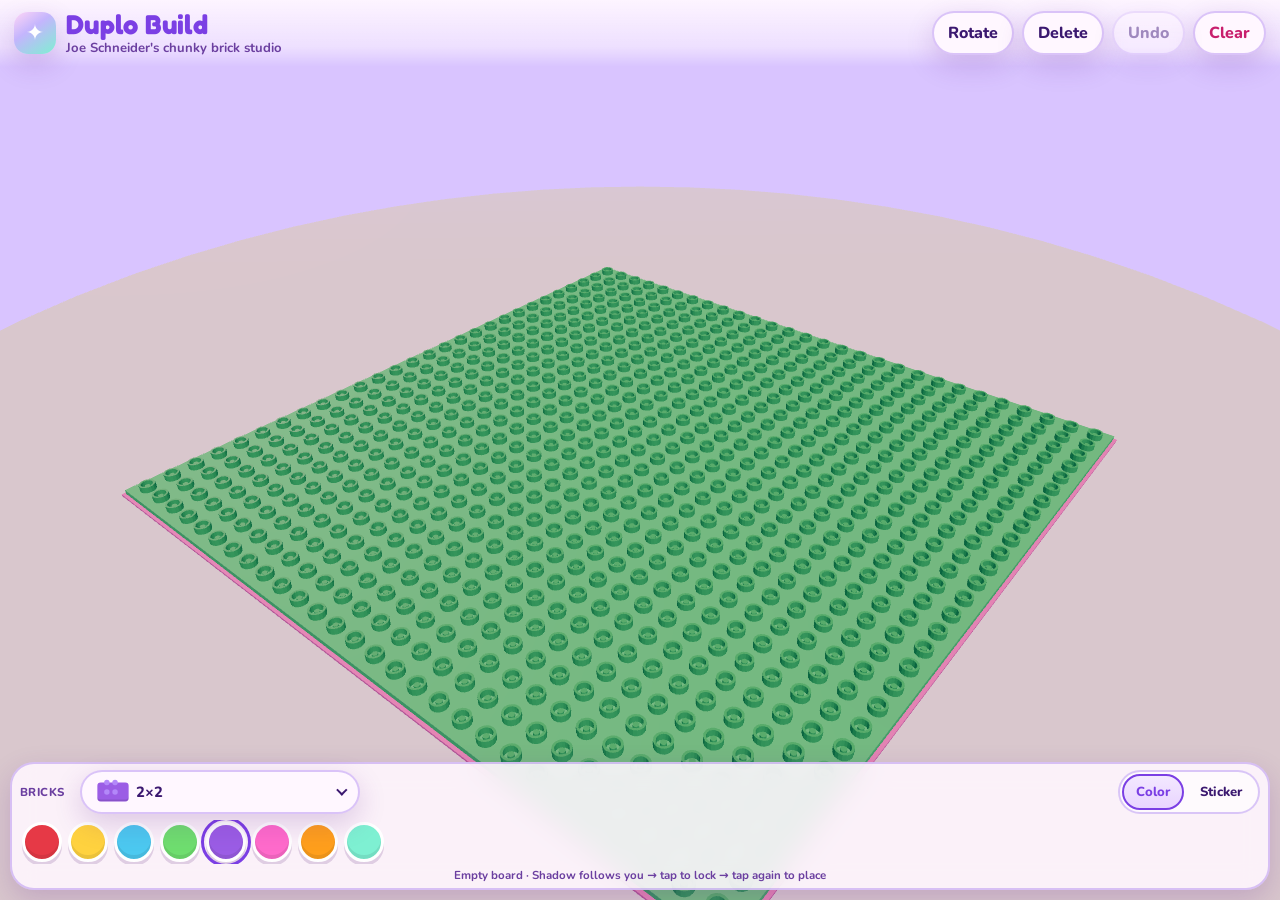
==== commit 5fbd5881: "Tip duplo-build: PR #13 compact Color/Sticker dock" ====
--- a/duplo-build/index.html
+++ b/duplo-build/index.html
@@ -15,8 +15,8 @@
       href="https://fonts.googleapis.com/css2?family=Fredoka:wght@500;600;700&family=Nunito:wght@600;700;800&display=swap"
       rel="stylesheet"
     />
-    <script type="module" crossorigin src="/duplo-build/assets/index-BD0aq9QU.js"></script>
-    <link rel="stylesheet" crossorigin href="/duplo-build/assets/index-BbIMeSWw.css">
+    <script type="module" crossorigin src="/duplo-build/assets/index-B_6zOQ9W.js"></script>
+    <link rel="stylesheet" crossorigin href="/duplo-build/assets/index-7WkwqF_c.css">
   </head>
   <body>
     <canvas id="stage" aria-label="Brick building scene"></canvas>
@@ -42,7 +42,7 @@
 
       <footer class="dock">
         <div class="dock-main">
-          <div class="dock-row brick-picker-row">
+          <div class="dock-row picker-row">
             <span class="dock-label" id="brick-picker-label">Bricks</span>
             <div class="brick-picker" data-brick-picker>
               <button
@@ -70,15 +70,52 @@
                 ></div>
               </div>
             </div>
-          </div>
-          <div class="dock-row color-picker-row">
-            <span class="dock-label">Colors</span>
+            <div class="mode-switch" data-finish-modes role="tablist" aria-label="Color or sticker">
+              <button
+                type="button"
+                class="mode-tab"
+                id="finish-tab-color"
+                data-finish-mode="color"
+                role="tab"
+                aria-selected="true"
+                aria-controls="finish-panel-color"
+              >
+                Color
+              </button>
+              <button
+                type="button"
+                class="mode-tab"
+                id="finish-tab-sticker"
+                data-finish-mode="sticker"
+                role="tab"
+                aria-selected="false"
+                tabindex="-1"
+                aria-controls="finish-panel-sticker"
+              >
+                Sticker
+              </button>
+            </div>
+          </div>
+          <div
+            id="finish-panel-color"
+            class="finish-panel"
+            data-finish-panel="color"
+            role="tabpanel"
+            aria-labelledby="finish-tab-color"
+          >
             <div class="color-row" data-colors></div>
           </div>
-          <div class="dock-row paint-picker-row">
-            <span class="dock-label" id="paint-picker-label">Paint</span>
+          <div
+            id="finish-panel-sticker"
+            class="finish-panel"
+            data-finish-panel="sticker"
+            role="tabpanel"
+            aria-labelledby="finish-tab-sticker"
+            hidden
+          >
             <div class="paint-picker">
-              <div class="paint-tabs" data-paint-tabs role="tablist" aria-labelledby="paint-picker-label">
+              <p class="paint-tip" data-paint-tip hidden>Faces fit 2×2 bricks</p>
+              <div class="paint-tabs" data-paint-tabs role="tablist" aria-label="Sticker kind">
                 <button
                   type="button"
                   class="paint-tab"
@@ -146,7 +183,6 @@
                   </div>
                 </div>
               </div>
-              <p class="paint-tip" data-paint-tip hidden>Faces fit 2×2 bricks</p>
             </div>
           </div>
         </div>
--- a/duplo-build/assets/index-7WkwqF_c.css
+++ b/duplo-build/assets/index-7WkwqF_c.css
@@ -0,0 +1 @@
+:root{--lightningcss-light:initial;--lightningcss-dark: ;color-scheme:light;--ink:#3b1870;--ink-soft:#6b3fa0;--panel:#fff7ffe0;--panel-strong:#fff7ff;--stroke:#7b3fe447;--purple:#7b3fe4;--pink:#ff6bcb;--shadow:0 10px 28px #5a148c2e;font-synthesis:none;text-rendering:optimizelegibility;font-family:Nunito,Trebuchet MS,system-ui,sans-serif}*{box-sizing:border-box}html,body{touch-action:none;-webkit-user-select:none;user-select:none;background:#c4b5fd;width:100%;height:100%;margin:0;overflow:hidden}#stage{touch-action:none;cursor:grab;width:100%;height:100%;display:block;position:fixed;inset:0}#stage:active{cursor:grabbing}#hud{pointer-events:none;z-index:2;position:fixed;inset:0}.topbar,.dock,.toast{pointer-events:none}.topbar,.dock{pointer-events:auto}.topbar{padding:calc(10px + env(safe-area-inset-top)) 14px 10px;background:linear-gradient(#fff7fff0,#fff7ff8c 70%,#0000);justify-content:space-between;align-items:center;gap:12px;display:flex;position:absolute;top:0;left:0;right:0}.brand{align-items:center;gap:10px;min-width:0;display:flex}.sparkle{color:#fff;width:42px;height:42px;box-shadow:var(--shadow);background:linear-gradient(145deg,#ffd6f6,#c4b5fd 40%,#7ef0d2);border-radius:14px;flex:none;place-items:center;font-size:22px;display:grid}.brand h1,.brand p{margin:0}.brand h1{letter-spacing:.01em;color:var(--purple);font-family:Fredoka,Nunito,sans-serif;font-size:clamp(1.25rem,3vw,1.7rem);font-weight:700;line-height:1.05}.brand p{color:var(--ink-soft);font-size:.82rem;font-weight:700}.tools{flex-wrap:wrap;justify-content:flex-end;gap:8px;display:flex}.tool,.brick-btn,.brick-trigger{font:inherit;border:2px solid var(--stroke);background:var(--panel-strong);color:var(--ink);cursor:pointer;min-height:44px;box-shadow:var(--shadow);touch-action:manipulation;border-radius:999px;padding:0 14px;font-weight:800}.tool:hover,.brick-btn:hover,.brick-trigger:hover,.swatch:hover,.face-chip:hover,.paint-tab:hover,.mode-tab:hover{transform:translateY(-1px)}.tool:active,.brick-btn:active,.brick-trigger:active,.swatch:active,.face-chip:active,.paint-tab:active,.mode-tab:active{transform:translateY(1px)}.tool:focus-visible,.brick-btn:focus-visible,.brick-trigger:focus-visible,.swatch:focus-visible,.face-chip:focus-visible,.paint-tab:focus-visible,.mode-tab:focus-visible{outline:3px solid var(--purple);outline-offset:2px}.tool[aria-pressed=true],.brick-btn[aria-pressed=true],.brick-btn[aria-selected=true]{border-color:var(--purple);color:var(--purple);background:linear-gradient(#f3e8ff,#e9d5ff)}.tool.danger{color:#c81e6d}.tool:disabled,.brick-btn:disabled,.brick-trigger:disabled,.swatch:disabled,.face-chip:disabled,.paint-tab:disabled,.mode-tab:disabled{opacity:.45;cursor:default;transform:none}.toast{top:calc(78px + env(safe-area-inset-top));background:var(--panel-strong);color:var(--ink);border:2px solid var(--stroke);box-shadow:var(--shadow);opacity:0;pointer-events:none;white-space:nowrap;text-overflow:ellipsis;border-radius:999px;max-width:min(92vw,420px);padding:8px 16px;font-weight:800;transition:opacity .16s,transform .16s;position:absolute;left:50%;overflow:hidden;transform:translate(-50%)translateY(-8px)}.toast[data-show=true]{opacity:1;transform:translate(-50%)translateY(0)}.dock{left:10px;right:10px;bottom:calc(10px + env(safe-area-inset-bottom));background:0 0;border-radius:24px;padding:8px 10px 6px;position:absolute;overflow:visible}.dock:before{content:"";border-radius:inherit;background:var(--panel);border:2px solid var(--stroke);box-shadow:var(--shadow);-webkit-backdrop-filter:blur(12px);backdrop-filter:blur(12px);pointer-events:none;z-index:0;position:absolute;inset:0}#hud[data-mode=delete] .dock:before{border-color:#ff6bcb}#hud[data-shadow=locked] .dock:before{border-color:var(--purple);box-shadow:0 10px 28px #7b3fe452}.dock-main,.dock-row,.hint{z-index:1;position:relative}.dock-main{flex-direction:column;gap:6px;display:flex}.dock-row{align-items:center;gap:8px;display:flex}.dock-label{width:52px;color:var(--ink-soft);letter-spacing:.04em;text-transform:uppercase;flex:none;font-size:.72rem;font-weight:800}.picker-row{min-width:0}.brick-picker{flex:auto;min-width:0;max-width:280px;position:relative}.brick-trigger{border-radius:999px;align-items:center;gap:8px;width:100%;min-width:0;min-height:44px;padding:4px 12px 4px 8px;display:flex}.mode-switch{border:2px solid var(--stroke);background:#ffffff9e;border-radius:999px;flex:none;gap:2px;margin-left:auto;padding:2px;display:flex}.mode-tab{min-height:36px;color:var(--ink);font:inherit;white-space:nowrap;cursor:pointer;touch-action:manipulation;background:0 0;border:2px solid #0000;border-radius:999px;padding:0 12px;font-size:.82rem;font-weight:800;line-height:1}.mode-tab[aria-selected=true]{border-color:var(--purple);color:var(--purple);background:linear-gradient(#f3e8ff,#e9d5ff)}.mode-tab[data-picked=true]:not([aria-selected=true]){box-shadow:inset 0 -3px 0 var(--pink)}.finish-panel{min-width:0}.finish-panel[hidden]{display:none}.brick-trigger-label{text-align:left;white-space:nowrap;text-overflow:ellipsis;flex:1;min-width:0;font-size:.92rem;line-height:1.1;overflow:hidden}.mini-wrap{flex:none;place-items:center;width:38px;height:28px;display:grid;overflow:visible}.brick-trigger .mini{transform-origin:50%;transform:scale(.68)}.chevron{border-bottom:2.5px solid;border-right:2.5px solid;flex:none;width:.48em;height:.48em;margin-top:-5px;transition:transform .14s,margin .14s;transform:rotate(45deg)}.brick-picker[data-open=true] .chevron{margin-top:4px;transform:rotate(225deg)}.brick-picker[data-open=true] .brick-trigger{border-color:var(--purple);color:var(--purple);background:linear-gradient(#f3e8ff,#e9d5ff)}.brick-menu{background:var(--panel-strong);border:2px solid var(--stroke);width:min(100%,420px);max-height:min(48vh,340px);box-shadow:var(--shadow);z-index:6;overscroll-behavior:contain;-webkit-overflow-scrolling:touch;border-radius:18px;padding:8px;position:absolute;bottom:calc(100% + 8px);left:0;overflow:hidden auto}.brick-menu[hidden]{display:none}.brick-grid{grid-template-columns:repeat(4,minmax(0,1fr));gap:6px;display:grid}.color-row{touch-action:pan-x;gap:6px;min-width:0;padding:2px;display:flex;overflow-x:auto}.brick-btn{min-width:0;min-height:44px;box-shadow:none;border-radius:14px;flex-direction:column;justify-content:flex-end;align-items:center;gap:3px;padding:5px 4px 4px;display:flex}.brick-label{text-align:center;max-width:72px;font-size:.64rem;line-height:1.15}.mini{background:#9b5de5;border-radius:5px;flex:none;width:46px;height:28px;position:relative;box-shadow:inset 0 -3px #0000001f}.mini:before,.mini:after{content:"";background:#b388f9;border-radius:50%;width:8px;height:8px;position:absolute;top:-4px;box-shadow:12px 0 #b388f9}.mini[data-shape=brick2x2]:before{top:-4px;left:10px;box-shadow:12px 0 #b388f9}.mini[data-shape=brick2x2]:after{top:10px;left:10px;box-shadow:12px 0 #b388f9}.mini[data-shape=brick2x3]{width:50px;height:24px}.mini[data-shape=brick2x3]:before{left:8px;box-shadow:12px 0 #b388f9,24px 0 #b388f9}.mini[data-shape=brick2x3]:after{top:10px;left:8px;box-shadow:12px 0 #b388f9,24px 0 #b388f9}.mini[data-shape=brick2x4]{width:54px;height:22px}.mini[data-shape=brick2x4]:before{left:6px;box-shadow:11px 0 #b388f9,22px 0 #b388f9,33px 0 #b388f9}.mini[data-shape=brick2x4]:after{display:none}.mini[data-shape=brick2x6]{width:58px;height:18px}.mini[data-shape=brick2x6]:before{width:6px;height:6px;top:-3px;left:4px;box-shadow:8px 0 #b388f9,16px 0 #b388f9,24px 0 #b388f9,32px 0 #b388f9,40px 0 #b388f9}.mini[data-shape=brick2x6]:after{display:none}.mini[data-shape=brick2x8]{width:60px;height:16px}.mini[data-shape=brick2x8]:before{width:5px;height:5px;top:-3px;left:3px;box-shadow:7px 0 #b388f9,14px 0 #b388f9,21px 0 #b388f9,28px 0 #b388f9,35px 0 #b388f9,42px 0 #b388f9,49px 0 #b388f9}.mini[data-shape=brick2x8]:after{display:none}.mini[data-shape=brick1x1]{width:22px;height:22px}.mini[data-shape=brick1x1]:before{box-shadow:none;left:7px}.mini[data-shape=brick1x1]:after{display:none}.mini[data-shape=brick1x2]{width:40px;height:18px}.mini[data-shape=brick1x2]:before{left:8px;box-shadow:14px 0 #b388f9}.mini[data-shape=brick1x2]:after{display:none}.mini[data-shape=brick1x4]{width:52px;height:16px}.mini[data-shape=brick1x4]:before{width:6px;height:6px;top:-3px;left:6px;box-shadow:11px 0 #b388f9,22px 0 #b388f9,33px 0 #b388f9}.mini[data-shape=brick1x4]:after{display:none}.mini[data-shape=plate1x2],.mini[data-shape=plate2x2],.mini[data-shape=plate2x4],.mini[data-shape=plate4x4],.mini[data-shape=plate4x8]{background:#ff6bcb}.mini[data-shape=plate1x2]{width:32px;height:14px}.mini[data-shape=plate1x2]:before{background:#ff9ad9;width:5px;height:5px;top:-3px;left:6px;box-shadow:12px 0 #ff9ad9}.mini[data-shape=plate1x2]:after{display:none}.mini[data-shape=plate2x2]{width:28px;height:16px}.mini[data-shape=plate2x2]:before,.mini[data-shape=plate2x2]:after{background:#ff9ad9;width:6px;height:6px;left:5px;box-shadow:11px 0 #ff9ad9}.mini[data-shape=plate2x2]:before{top:-3px}.mini[data-shape=plate2x2]:after{top:4px}.mini[data-shape=plate2x4]{width:48px;height:16px}.mini[data-shape=plate2x4]:before{background:#ff9ad9;width:6px;height:6px;top:-3px;left:5px;box-shadow:10px 0 #ff9ad9,20px 0 #ff9ad9,30px 0 #ff9ad9}.mini[data-shape=plate2x4]:after{display:none}.mini[data-shape=plate4x4]{width:42px;height:18px}.mini[data-shape=plate4x4]:before,.mini[data-shape=plate4x4]:after{background:#ff9ad9;width:6px;height:6px;top:-3px;left:6px;box-shadow:9px 0 #ff9ad9,18px 0 #ff9ad9,27px 0 #ff9ad9}.mini[data-shape=plate4x8]{width:58px;height:18px}.mini[data-shape=plate4x8]:before,.mini[data-shape=plate4x8]:after{background:#ff9ad9;width:5px;height:5px;left:4px;box-shadow:7px 0 #ff9ad9,14px 0 #ff9ad9,21px 0 #ff9ad9,28px 0 #ff9ad9,35px 0 #ff9ad9,42px 0 #ff9ad9}.mini[data-shape=plate4x8]:before{top:-2px}.mini[data-shape=plate4x8]:after{top:8px}.mini[data-shape=arch2x4]{clip-path:none;background:#9b5de5;border-radius:4px;width:52px;height:30px;-webkit-mask:radial-gradient(26% 78% at 50% 100%,#0000 0 96%,#000 100%);mask:radial-gradient(26% 78% at 50% 100%,#0000 0 96%,#000 100%)}.mini[data-shape=arch2x4]:before{left:6px;box-shadow:11px 0 #b388f9,22px 0 #b388f9,33px 0 #b388f9}.mini[data-shape=arch2x4]:after{display:none}.mini[data-shape=slope2x2]{clip-path:polygon(0 0,50% 0,100% 67%,100% 100%,0 100%);width:34px;height:30px;box-shadow:none;background:#ff9f1c;border-radius:0}.mini[data-shape=slope2x2]:before{background:#ffc56e;width:7px;height:7px;top:-4px;left:5px;box-shadow:9px 0 #ffc56e}.mini[data-shape=slope2x2]:after{display:none}.mini[data-shape=round2x2]{background:#9b5de5;border-radius:13px;width:26px;height:36px}.mini[data-shape=round2x2]:before,.mini[data-shape=round2x2]:after{width:7px;height:7px;left:5px;box-shadow:9px 0 #b388f9}.mini[data-shape=round2x2]:before{top:3px}.mini[data-shape=round2x2]:after{top:12px}.swatch{background:var(--swatch);cursor:pointer;touch-action:manipulation;border:3px solid #fff;border-radius:50%;flex:none;width:40px;height:40px;box-shadow:0 4px #50146e29,inset 0 -4px #00000014}.swatch[aria-pressed=true]{outline:3px solid var(--purple);outline-offset:2px}.paint-picker{flex-direction:column;gap:4px;min-width:0;display:flex}#hud[data-faces=off] .paint-tabs,#hud[data-faces=off] .paint-body{display:none}.paint-tabs{gap:4px;min-width:0;display:flex}.paint-tab{border:2px solid var(--stroke);background:var(--panel-strong);min-width:0;min-height:36px;color:var(--ink);font:inherit;cursor:pointer;touch-action:manipulation;border-radius:999px;flex:1;padding:0 8px;font-size:.78rem;font-weight:800}.paint-tab[aria-selected=true]{border-color:var(--purple);color:var(--purple);background:linear-gradient(#f3e8ff,#e9d5ff)}.paint-tab[data-picked=true]:not([aria-selected=true]){box-shadow:inset 0 -3px 0 var(--pink)}.paint-body{align-items:center;gap:6px;min-width:0;display:flex}.paint-plain{flex:none}.paint-panels{flex:1;min-width:0}.letter-board{touch-action:pan-x;overscroll-behavior:contain;-webkit-overflow-scrolling:touch;flex-direction:column;gap:6px;min-width:0;max-width:100%;padding:2px 2px 4px;display:flex;overflow-x:auto}.letter-board[hidden],.face-row[hidden]{display:none}.letter-board .face-row{width:max-content;padding:0;overflow:visible}.paint-tip{color:var(--ink-soft);text-align:center;margin:0;padding:8px 4px;font-size:.82rem;font-weight:800;line-height:1.2}.paint-tip[hidden]{display:none}.face-row{touch-action:pan-x;-webkit-overflow-scrolling:touch;gap:6px;min-width:0;padding:2px 2px 4px;display:flex;overflow-x:auto}.face-chip{border:2px solid var(--stroke);background:var(--panel-strong);min-width:44px;min-height:44px;color:var(--ink);box-shadow:none;cursor:pointer;font:inherit;touch-action:manipulation;border-radius:14px;flex-direction:column;flex:none;justify-content:center;align-items:center;gap:1px;padding:4px;font-weight:800;display:flex}.face-thumb{pointer-events:none;width:36px;height:36px;display:block}.face-chip-label{white-space:nowrap;padding:0 6px;font-size:.72rem;font-weight:800;line-height:1}.face-chip-mark{pointer-events:none;font-family:Fredoka,Nunito,sans-serif;font-size:1.15rem;font-weight:700;line-height:1}.face-chip[data-paint="10"] .face-chip-mark{letter-spacing:-.03em;font-size:.95rem}.face-chip[aria-pressed=true]{border-color:var(--purple);color:var(--purple);background:linear-gradient(#f3e8ff,#e9d5ff)}.face-chip:disabled{opacity:.4;cursor:not-allowed}.hint{color:var(--ink-soft);text-align:center;margin:4px 0 0;font-size:.72rem;font-weight:700;line-height:1.35}#hud[data-shadow=locked] .hint{color:var(--ink)}#webgl-fallback{z-index:5;color:var(--ink);text-align:center;background:linear-gradient(160deg,#fce7f3,#ddd6fe);place-content:center;padding:24px;display:grid;position:fixed;inset:0}#webgl-fallback[hidden]{display:none}@media (width<=720px){.topbar{background:linear-gradient(#fff7fff5,#fff7ffb8 78%,#0000);flex-direction:column;align-items:stretch}.tools{justify-content:flex-start}.tool{flex:1;padding:0 8px;font-size:.86rem}.brand p,.dock-label{display:none}.hint{font-size:.68rem}.brick-picker{max-width:none}.mode-tab{padding:0 10px;font-size:.78rem}.brick-menu{width:auto;max-height:min(46vh,100dvh - 220px);left:0;right:0}.brick-grid{grid-template-columns:repeat(4,minmax(0,1fr))}.brick-btn{width:auto;min-width:0;min-height:44px;padding:4px 2px 3px}.brick-label{max-width:none;font-size:.62rem}.brick-menu .mini{transform-origin:bottom;transform:scale(.78)}.toast{top:calc(118px + env(safe-area-inset-top));white-space:normal;text-align:center}}@media (width<=360px){.picker-row{flex-wrap:wrap}.brick-picker,.mode-switch{flex:100%;max-width:none;margin-left:0}.mode-tab{flex:1}}
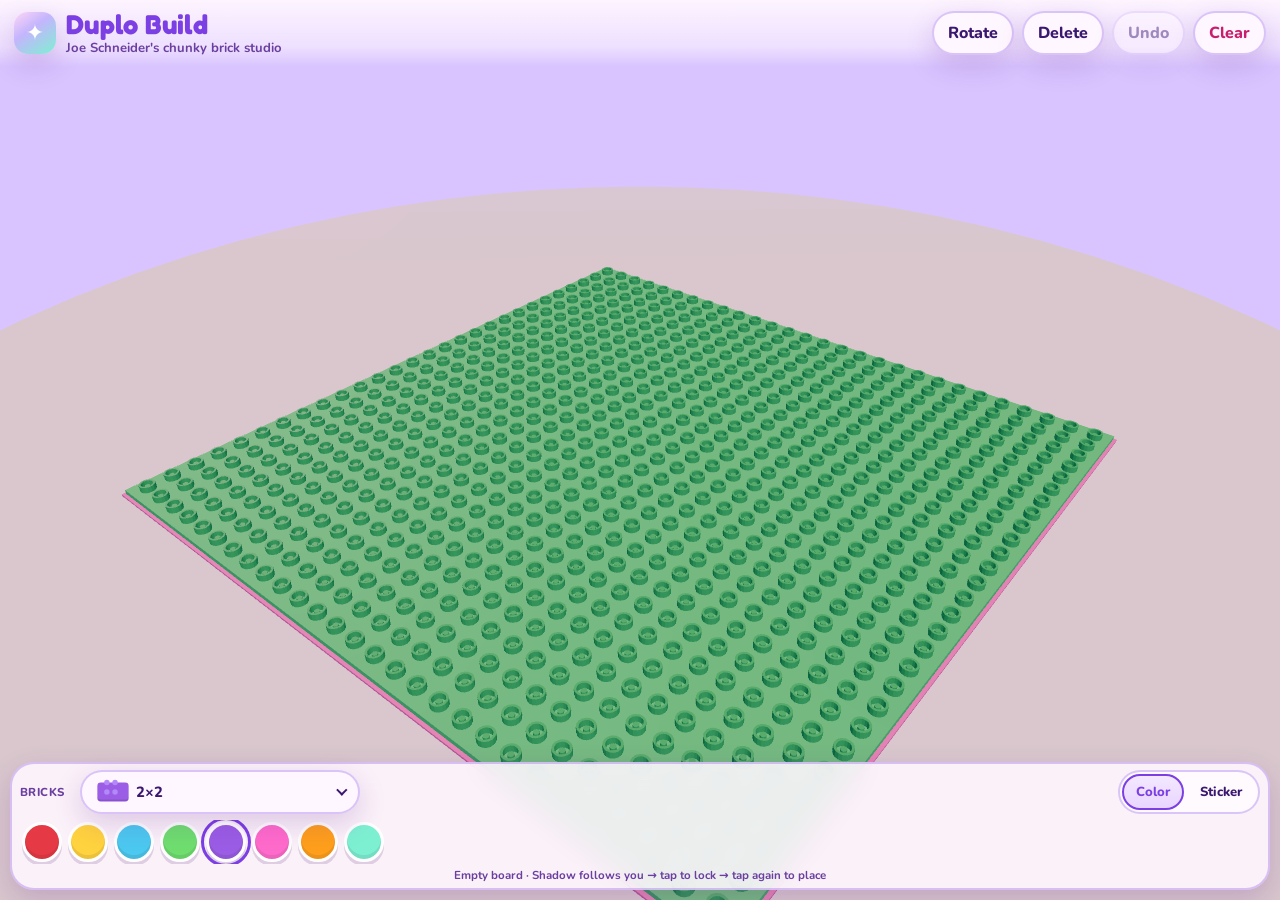
==== commit d6105f1b: "Tip duplo-build: PR #14 toddler-brick number/letter stickers" ====
--- a/duplo-build/index.html
+++ b/duplo-build/index.html
@@ -15,8 +15,8 @@
       href="https://fonts.googleapis.com/css2?family=Fredoka:wght@500;600;700&family=Nunito:wght@600;700;800&display=swap"
       rel="stylesheet"
     />
-    <script type="module" crossorigin src="/duplo-build/assets/index-B_6zOQ9W.js"></script>
-    <link rel="stylesheet" crossorigin href="/duplo-build/assets/index-7WkwqF_c.css">
+    <script type="module" crossorigin src="/duplo-build/assets/index-GzpvuDHs.js"></script>
+    <link rel="stylesheet" crossorigin href="/duplo-build/assets/index-Cj7XOZ2S.css">
   </head>
   <body>
     <canvas id="stage" aria-label="Brick building scene"></canvas>
--- a/duplo-build/assets/index-Cj7XOZ2S.css
+++ b/duplo-build/assets/index-Cj7XOZ2S.css
@@ -0,0 +1 @@
+:root{--lightningcss-light:initial;--lightningcss-dark: ;color-scheme:light;--ink:#3b1870;--ink-soft:#6b3fa0;--panel:#fff7ffe0;--panel-strong:#fff7ff;--stroke:#7b3fe447;--purple:#7b3fe4;--pink:#ff6bcb;--shadow:0 10px 28px #5a148c2e;font-synthesis:none;text-rendering:optimizelegibility;font-family:Nunito,Trebuchet MS,system-ui,sans-serif}*{box-sizing:border-box}html,body{touch-action:none;-webkit-user-select:none;user-select:none;background:#c4b5fd;width:100%;height:100%;margin:0;overflow:hidden}#stage{touch-action:none;cursor:grab;width:100%;height:100%;display:block;position:fixed;inset:0}#stage:active{cursor:grabbing}#hud{pointer-events:none;z-index:2;position:fixed;inset:0}.topbar,.dock,.toast{pointer-events:none}.topbar,.dock{pointer-events:auto}.topbar{padding:calc(10px + env(safe-area-inset-top)) 14px 10px;background:linear-gradient(#fff7fff0,#fff7ff8c 70%,#0000);justify-content:space-between;align-items:center;gap:12px;display:flex;position:absolute;top:0;left:0;right:0}.brand{align-items:center;gap:10px;min-width:0;display:flex}.sparkle{color:#fff;width:42px;height:42px;box-shadow:var(--shadow);background:linear-gradient(145deg,#ffd6f6,#c4b5fd 40%,#7ef0d2);border-radius:14px;flex:none;place-items:center;font-size:22px;display:grid}.brand h1,.brand p{margin:0}.brand h1{letter-spacing:.01em;color:var(--purple);font-family:Fredoka,Nunito,sans-serif;font-size:clamp(1.25rem,3vw,1.7rem);font-weight:700;line-height:1.05}.brand p{color:var(--ink-soft);font-size:.82rem;font-weight:700}.tools{flex-wrap:wrap;justify-content:flex-end;gap:8px;display:flex}.tool,.brick-btn,.brick-trigger{font:inherit;border:2px solid var(--stroke);background:var(--panel-strong);color:var(--ink);cursor:pointer;min-height:44px;box-shadow:var(--shadow);touch-action:manipulation;border-radius:999px;padding:0 14px;font-weight:800}.tool:hover,.brick-btn:hover,.brick-trigger:hover,.swatch:hover,.face-chip:hover,.paint-tab:hover,.mode-tab:hover{transform:translateY(-1px)}.tool:active,.brick-btn:active,.brick-trigger:active,.swatch:active,.face-chip:active,.paint-tab:active,.mode-tab:active{transform:translateY(1px)}.tool:focus-visible,.brick-btn:focus-visible,.brick-trigger:focus-visible,.swatch:focus-visible,.face-chip:focus-visible,.paint-tab:focus-visible,.mode-tab:focus-visible{outline:3px solid var(--purple);outline-offset:2px}.tool[aria-pressed=true],.brick-btn[aria-pressed=true],.brick-btn[aria-selected=true]{border-color:var(--purple);color:var(--purple);background:linear-gradient(#f3e8ff,#e9d5ff)}.tool.danger{color:#c81e6d}.tool:disabled,.brick-btn:disabled,.brick-trigger:disabled,.swatch:disabled,.face-chip:disabled,.paint-tab:disabled,.mode-tab:disabled{opacity:.45;cursor:default;transform:none}.toast{top:calc(78px + env(safe-area-inset-top));background:var(--panel-strong);color:var(--ink);border:2px solid var(--stroke);box-shadow:var(--shadow);opacity:0;pointer-events:none;white-space:nowrap;text-overflow:ellipsis;border-radius:999px;max-width:min(92vw,420px);padding:8px 16px;font-weight:800;transition:opacity .16s,transform .16s;position:absolute;left:50%;overflow:hidden;transform:translate(-50%)translateY(-8px)}.toast[data-show=true]{opacity:1;transform:translate(-50%)translateY(0)}.dock{left:10px;right:10px;bottom:calc(10px + env(safe-area-inset-bottom));background:0 0;border-radius:24px;padding:8px 10px 6px;position:absolute;overflow:visible}.dock:before{content:"";border-radius:inherit;background:var(--panel);border:2px solid var(--stroke);box-shadow:var(--shadow);-webkit-backdrop-filter:blur(12px);backdrop-filter:blur(12px);pointer-events:none;z-index:0;position:absolute;inset:0}#hud[data-mode=delete] .dock:before{border-color:#ff6bcb}#hud[data-shadow=locked] .dock:before{border-color:var(--purple);box-shadow:0 10px 28px #7b3fe452}.dock-main,.dock-row,.hint{z-index:1;position:relative}.dock-main{flex-direction:column;gap:6px;display:flex}.dock-row{align-items:center;gap:8px;display:flex}.dock-label{width:52px;color:var(--ink-soft);letter-spacing:.04em;text-transform:uppercase;flex:none;font-size:.72rem;font-weight:800}.picker-row{min-width:0}.brick-picker{flex:auto;min-width:0;max-width:280px;position:relative}.brick-trigger{border-radius:999px;align-items:center;gap:8px;width:100%;min-width:0;min-height:44px;padding:4px 12px 4px 8px;display:flex}.mode-switch{border:2px solid var(--stroke);background:#ffffff9e;border-radius:999px;flex:none;gap:2px;margin-left:auto;padding:2px;display:flex}.mode-tab{min-height:36px;color:var(--ink);font:inherit;white-space:nowrap;cursor:pointer;touch-action:manipulation;background:0 0;border:2px solid #0000;border-radius:999px;padding:0 12px;font-size:.82rem;font-weight:800;line-height:1}.mode-tab[aria-selected=true]{border-color:var(--purple);color:var(--purple);background:linear-gradient(#f3e8ff,#e9d5ff)}.mode-tab[data-picked=true]:not([aria-selected=true]){box-shadow:inset 0 -3px 0 var(--pink)}.finish-panel{min-width:0}.finish-panel[hidden]{display:none}.brick-trigger-label{text-align:left;white-space:nowrap;text-overflow:ellipsis;flex:1;min-width:0;font-size:.92rem;line-height:1.1;overflow:hidden}.mini-wrap{flex:none;place-items:center;width:38px;height:28px;display:grid;overflow:visible}.brick-trigger .mini{transform-origin:50%;transform:scale(.68)}.chevron{border-bottom:2.5px solid;border-right:2.5px solid;flex:none;width:.48em;height:.48em;margin-top:-5px;transition:transform .14s,margin .14s;transform:rotate(45deg)}.brick-picker[data-open=true] .chevron{margin-top:4px;transform:rotate(225deg)}.brick-picker[data-open=true] .brick-trigger{border-color:var(--purple);color:var(--purple);background:linear-gradient(#f3e8ff,#e9d5ff)}.brick-menu{background:var(--panel-strong);border:2px solid var(--stroke);width:min(100%,420px);max-height:min(48vh,340px);box-shadow:var(--shadow);z-index:6;overscroll-behavior:contain;-webkit-overflow-scrolling:touch;border-radius:18px;padding:8px;position:absolute;bottom:calc(100% + 8px);left:0;overflow:hidden auto}.brick-menu[hidden]{display:none}.brick-grid{grid-template-columns:repeat(4,minmax(0,1fr));gap:6px;display:grid}.color-row{touch-action:pan-x;gap:6px;min-width:0;padding:2px;display:flex;overflow-x:auto}.brick-btn{min-width:0;min-height:44px;box-shadow:none;border-radius:14px;flex-direction:column;justify-content:flex-end;align-items:center;gap:3px;padding:5px 4px 4px;display:flex}.brick-label{text-align:center;max-width:72px;font-size:.64rem;line-height:1.15}.mini{background:#9b5de5;border-radius:5px;flex:none;width:46px;height:28px;position:relative;box-shadow:inset 0 -3px #0000001f}.mini:before,.mini:after{content:"";background:#b388f9;border-radius:50%;width:8px;height:8px;position:absolute;top:-4px;box-shadow:12px 0 #b388f9}.mini[data-shape=brick2x2]:before{top:-4px;left:10px;box-shadow:12px 0 #b388f9}.mini[data-shape=brick2x2]:after{top:10px;left:10px;box-shadow:12px 0 #b388f9}.mini[data-shape=brick2x3]{width:50px;height:24px}.mini[data-shape=brick2x3]:before{left:8px;box-shadow:12px 0 #b388f9,24px 0 #b388f9}.mini[data-shape=brick2x3]:after{top:10px;left:8px;box-shadow:12px 0 #b388f9,24px 0 #b388f9}.mini[data-shape=brick2x4]{width:54px;height:22px}.mini[data-shape=brick2x4]:before{left:6px;box-shadow:11px 0 #b388f9,22px 0 #b388f9,33px 0 #b388f9}.mini[data-shape=brick2x4]:after{display:none}.mini[data-shape=brick2x6]{width:58px;height:18px}.mini[data-shape=brick2x6]:before{width:6px;height:6px;top:-3px;left:4px;box-shadow:8px 0 #b388f9,16px 0 #b388f9,24px 0 #b388f9,32px 0 #b388f9,40px 0 #b388f9}.mini[data-shape=brick2x6]:after{display:none}.mini[data-shape=brick2x8]{width:60px;height:16px}.mini[data-shape=brick2x8]:before{width:5px;height:5px;top:-3px;left:3px;box-shadow:7px 0 #b388f9,14px 0 #b388f9,21px 0 #b388f9,28px 0 #b388f9,35px 0 #b388f9,42px 0 #b388f9,49px 0 #b388f9}.mini[data-shape=brick2x8]:after{display:none}.mini[data-shape=brick1x1]{width:22px;height:22px}.mini[data-shape=brick1x1]:before{box-shadow:none;left:7px}.mini[data-shape=brick1x1]:after{display:none}.mini[data-shape=brick1x2]{width:40px;height:18px}.mini[data-shape=brick1x2]:before{left:8px;box-shadow:14px 0 #b388f9}.mini[data-shape=brick1x2]:after{display:none}.mini[data-shape=brick1x4]{width:52px;height:16px}.mini[data-shape=brick1x4]:before{width:6px;height:6px;top:-3px;left:6px;box-shadow:11px 0 #b388f9,22px 0 #b388f9,33px 0 #b388f9}.mini[data-shape=brick1x4]:after{display:none}.mini[data-shape=plate1x2],.mini[data-shape=plate2x2],.mini[data-shape=plate2x4],.mini[data-shape=plate4x4],.mini[data-shape=plate4x8]{background:#ff6bcb}.mini[data-shape=plate1x2]{width:32px;height:14px}.mini[data-shape=plate1x2]:before{background:#ff9ad9;width:5px;height:5px;top:-3px;left:6px;box-shadow:12px 0 #ff9ad9}.mini[data-shape=plate1x2]:after{display:none}.mini[data-shape=plate2x2]{width:28px;height:16px}.mini[data-shape=plate2x2]:before,.mini[data-shape=plate2x2]:after{background:#ff9ad9;width:6px;height:6px;left:5px;box-shadow:11px 0 #ff9ad9}.mini[data-shape=plate2x2]:before{top:-3px}.mini[data-shape=plate2x2]:after{top:4px}.mini[data-shape=plate2x4]{width:48px;height:16px}.mini[data-shape=plate2x4]:before{background:#ff9ad9;width:6px;height:6px;top:-3px;left:5px;box-shadow:10px 0 #ff9ad9,20px 0 #ff9ad9,30px 0 #ff9ad9}.mini[data-shape=plate2x4]:after{display:none}.mini[data-shape=plate4x4]{width:42px;height:18px}.mini[data-shape=plate4x4]:before,.mini[data-shape=plate4x4]:after{background:#ff9ad9;width:6px;height:6px;top:-3px;left:6px;box-shadow:9px 0 #ff9ad9,18px 0 #ff9ad9,27px 0 #ff9ad9}.mini[data-shape=plate4x8]{width:58px;height:18px}.mini[data-shape=plate4x8]:before,.mini[data-shape=plate4x8]:after{background:#ff9ad9;width:5px;height:5px;left:4px;box-shadow:7px 0 #ff9ad9,14px 0 #ff9ad9,21px 0 #ff9ad9,28px 0 #ff9ad9,35px 0 #ff9ad9,42px 0 #ff9ad9}.mini[data-shape=plate4x8]:before{top:-2px}.mini[data-shape=plate4x8]:after{top:8px}.mini[data-shape=arch2x4]{clip-path:none;background:#9b5de5;border-radius:4px;width:52px;height:30px;-webkit-mask:radial-gradient(26% 78% at 50% 100%,#0000 0 96%,#000 100%);mask:radial-gradient(26% 78% at 50% 100%,#0000 0 96%,#000 100%)}.mini[data-shape=arch2x4]:before{left:6px;box-shadow:11px 0 #b388f9,22px 0 #b388f9,33px 0 #b388f9}.mini[data-shape=arch2x4]:after{display:none}.mini[data-shape=slope2x2]{clip-path:polygon(0 0,50% 0,100% 67%,100% 100%,0 100%);width:34px;height:30px;box-shadow:none;background:#ff9f1c;border-radius:0}.mini[data-shape=slope2x2]:before{background:#ffc56e;width:7px;height:7px;top:-4px;left:5px;box-shadow:9px 0 #ffc56e}.mini[data-shape=slope2x2]:after{display:none}.mini[data-shape=round2x2]{background:#9b5de5;border-radius:13px;width:26px;height:36px}.mini[data-shape=round2x2]:before,.mini[data-shape=round2x2]:after{width:7px;height:7px;left:5px;box-shadow:9px 0 #b388f9}.mini[data-shape=round2x2]:before{top:3px}.mini[data-shape=round2x2]:after{top:12px}.swatch{background:var(--swatch);cursor:pointer;touch-action:manipulation;border:3px solid #fff;border-radius:50%;flex:none;width:40px;height:40px;box-shadow:0 4px #50146e29,inset 0 -4px #00000014}.swatch[aria-pressed=true]{outline:3px solid var(--purple);outline-offset:2px}.paint-picker{flex-direction:column;gap:4px;min-width:0;display:flex}#hud[data-faces=off] .paint-tabs,#hud[data-faces=off] .paint-body{display:none}.paint-tabs{gap:4px;min-width:0;display:flex}.paint-tab{border:2px solid var(--stroke);background:var(--panel-strong);min-width:0;min-height:36px;color:var(--ink);font:inherit;cursor:pointer;touch-action:manipulation;border-radius:999px;flex:1;padding:0 8px;font-size:.78rem;font-weight:800}.paint-tab[aria-selected=true]{border-color:var(--purple);color:var(--purple);background:linear-gradient(#f3e8ff,#e9d5ff)}.paint-tab[data-picked=true]:not([aria-selected=true]){box-shadow:inset 0 -3px 0 var(--pink)}.paint-body{align-items:center;gap:6px;min-width:0;display:flex}.paint-plain{flex:none}.paint-panels{flex:1;min-width:0}.letter-board{touch-action:pan-x;overscroll-behavior:contain;-webkit-overflow-scrolling:touch;flex-direction:column;gap:6px;min-width:0;max-width:100%;padding:2px 2px 4px;display:flex;overflow-x:auto}.letter-board[hidden],.face-row[hidden]{display:none}.letter-board .face-row{width:max-content;padding:0;overflow:visible}.paint-tip{color:var(--ink-soft);text-align:center;margin:0;padding:8px 4px;font-size:.82rem;font-weight:800;line-height:1.2}.paint-tip[hidden]{display:none}.face-row{touch-action:pan-x;-webkit-overflow-scrolling:touch;gap:6px;min-width:0;padding:2px 2px 4px;display:flex;overflow-x:auto}.face-chip{border:2px solid var(--stroke);background:var(--panel-strong);min-width:44px;min-height:44px;color:var(--ink);box-shadow:none;cursor:pointer;font:inherit;touch-action:manipulation;border-radius:14px;flex-direction:column;flex:none;justify-content:center;align-items:center;gap:1px;padding:4px;font-weight:800;display:flex}.face-thumb{pointer-events:none;width:36px;height:36px;display:block}.face-chip-label{white-space:nowrap;padding:0 6px;font-size:.72rem;font-weight:800;line-height:1}.face-chip-art{aspect-ratio:313/192;pointer-events:none;border-radius:6px;width:52px;height:auto;display:block}.face-chip[aria-pressed=true]{border-color:var(--purple);color:var(--purple);background:linear-gradient(#f3e8ff,#e9d5ff)}.face-chip:disabled{opacity:.4;cursor:not-allowed}.hint{color:var(--ink-soft);text-align:center;margin:4px 0 0;font-size:.72rem;font-weight:700;line-height:1.35}#hud[data-shadow=locked] .hint{color:var(--ink)}#webgl-fallback{z-index:5;color:var(--ink);text-align:center;background:linear-gradient(160deg,#fce7f3,#ddd6fe);place-content:center;padding:24px;display:grid;position:fixed;inset:0}#webgl-fallback[hidden]{display:none}@media (width<=720px){.topbar{background:linear-gradient(#fff7fff5,#fff7ffb8 78%,#0000);flex-direction:column;align-items:stretch}.tools{justify-content:flex-start}.tool{flex:1;padding:0 8px;font-size:.86rem}.brand p,.dock-label{display:none}.hint{font-size:.68rem}.brick-picker{max-width:none}.mode-tab{padding:0 10px;font-size:.78rem}.brick-menu{width:auto;max-height:min(46vh,100dvh - 220px);left:0;right:0}.brick-grid{grid-template-columns:repeat(4,minmax(0,1fr))}.brick-btn{width:auto;min-width:0;min-height:44px;padding:4px 2px 3px}.brick-label{max-width:none;font-size:.62rem}.brick-menu .mini{transform-origin:bottom;transform:scale(.78)}.toast{top:calc(118px + env(safe-area-inset-top));white-space:normal;text-align:center}}@media (width<=360px){.picker-row{flex-wrap:wrap}.brick-picker,.mode-switch{flex:100%;max-width:none;margin-left:0}.mode-tab{flex:1}}
